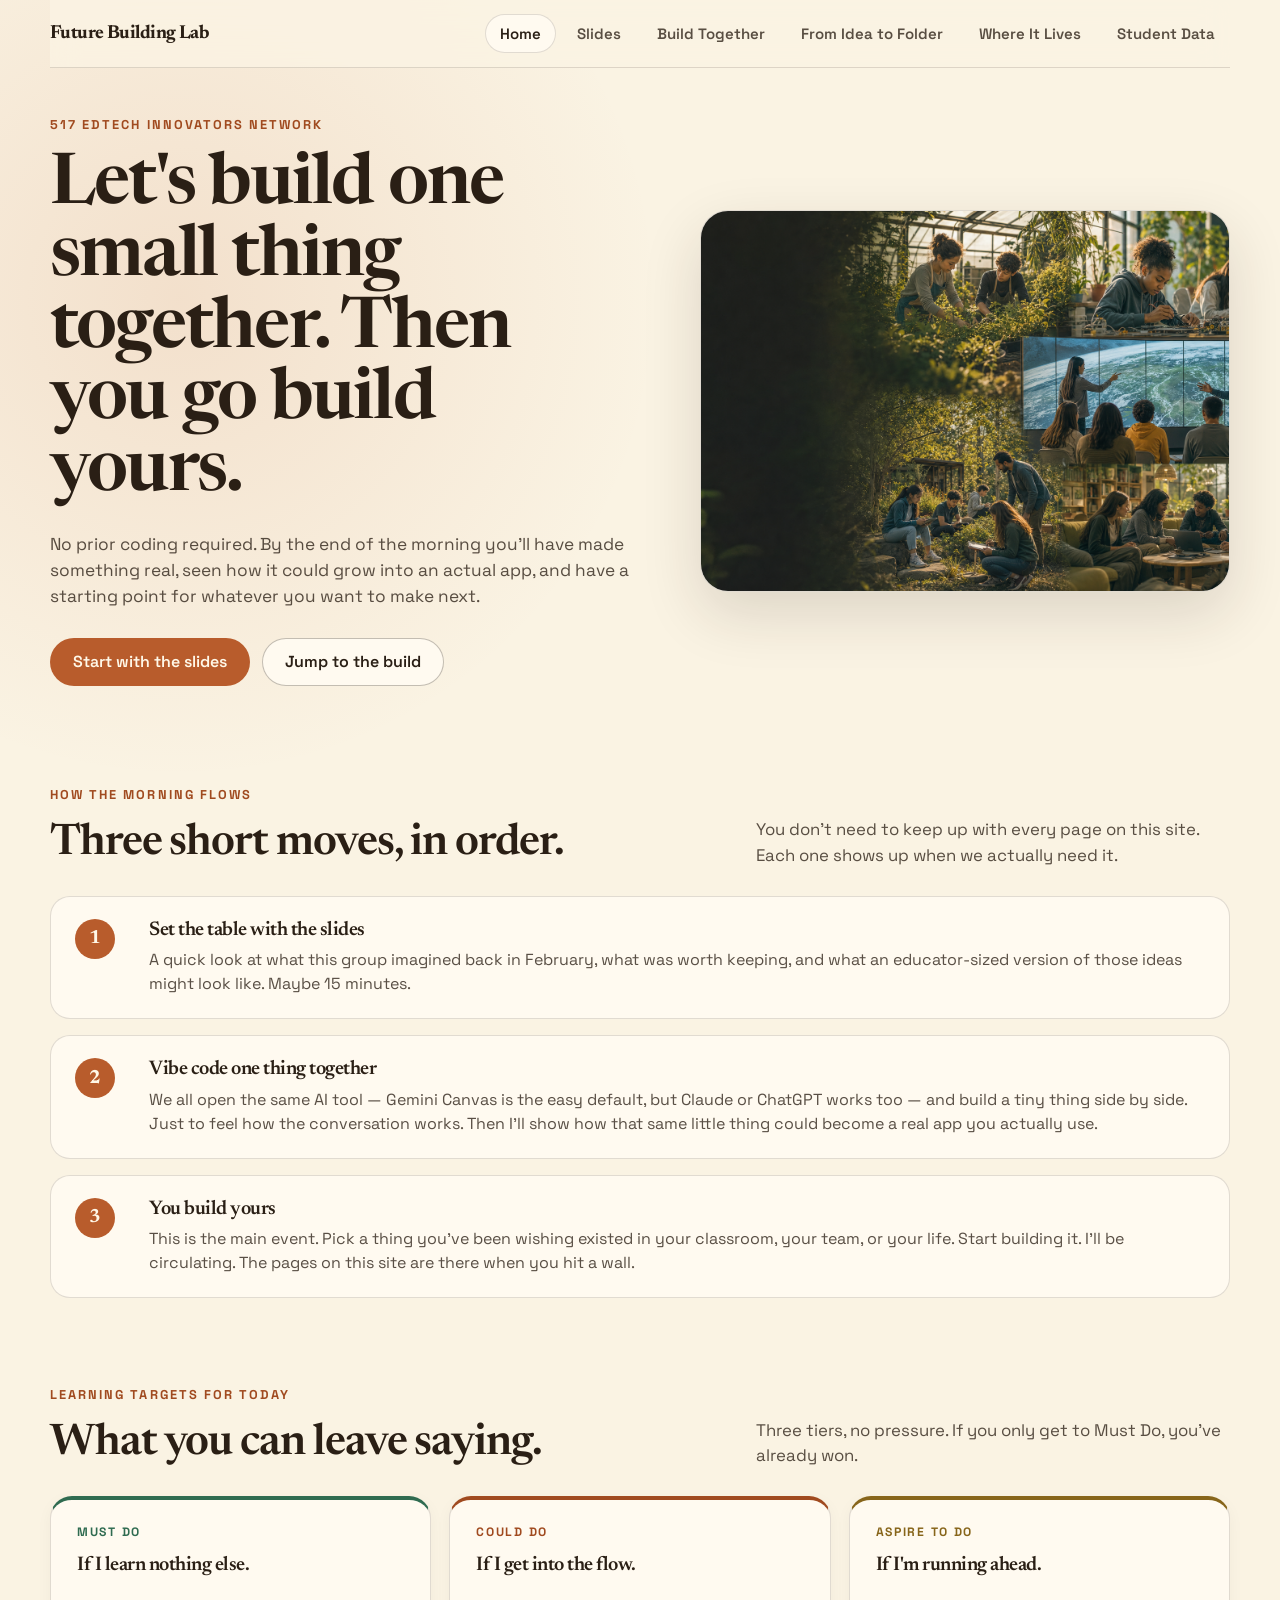
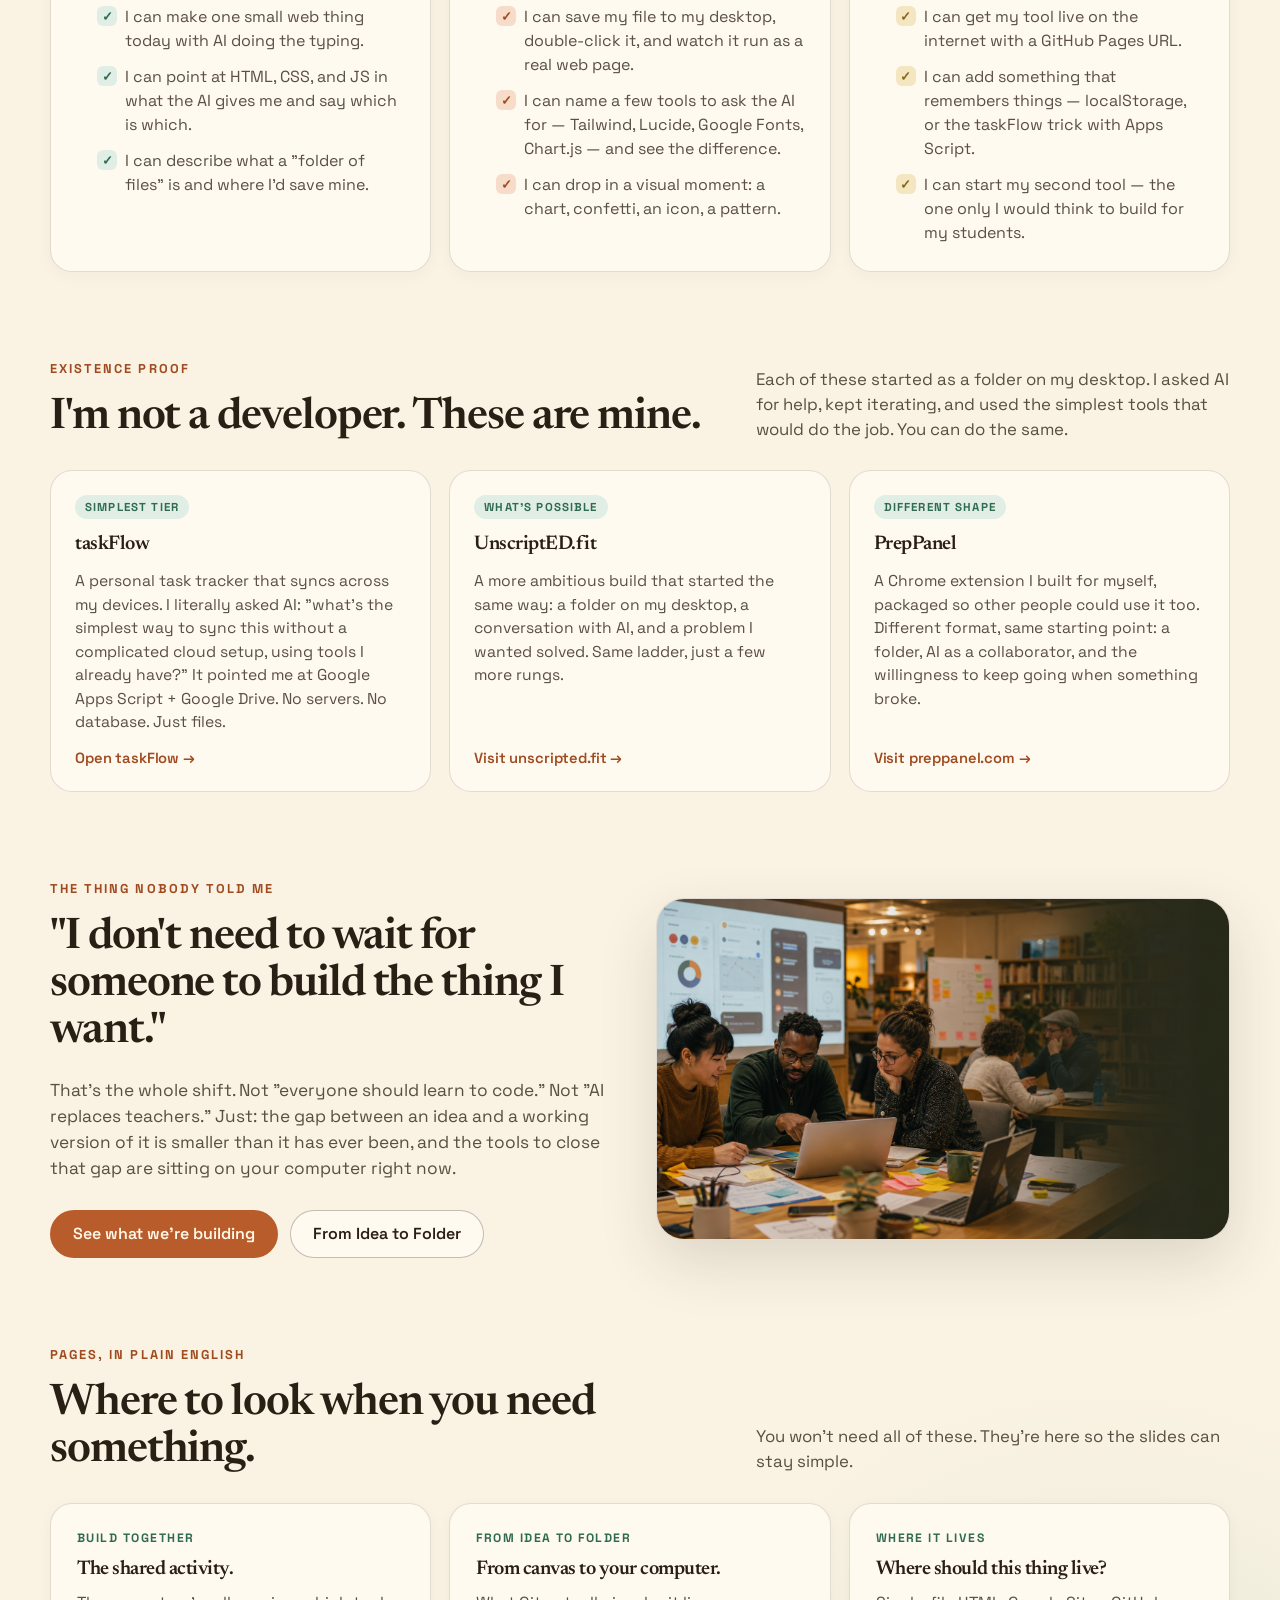
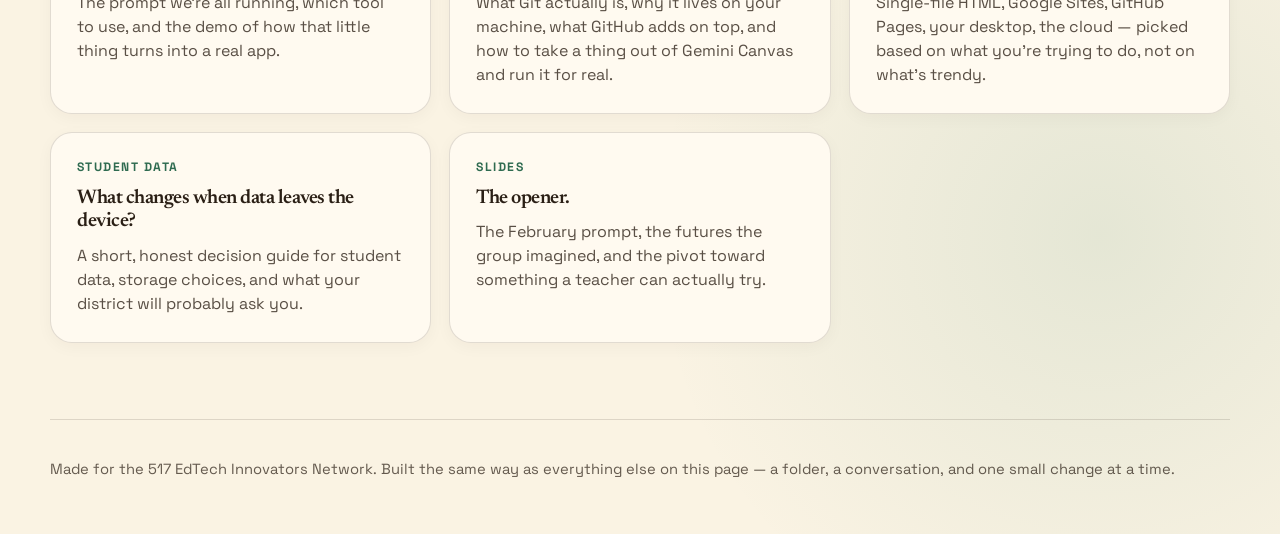
==== index.html @ 990f445c "Add tiered learning targets (Must / Could / Aspire to Do) - New section on home page after the morni" ====
<!DOCTYPE html>
<html lang="en">
<head>
  <meta charset="UTF-8" />
  <meta name="viewport" content="width=device-width, initial-scale=1.0" />
  <title>Future Building Lab</title>
  <link rel="preconnect" href="https://fonts.googleapis.com">
  <link rel="preconnect" href="https://fonts.gstatic.com" crossorigin>
  <link href="https://fonts.googleapis.com/css2?family=Space+Grotesk:wght@400;500;600;700&family=Newsreader:opsz,wght@6..72,400;6..72,500;6..72,600;6..72,700&display=swap" rel="stylesheet">
  <link rel="stylesheet" href="styles.css" />
</head>
<body>
  <div class="site-shell">
    <nav class="nav" aria-label="Main navigation">
      <a class="brand" href="index.html">Future Building Lab</a>
      <div class="nav-links">
        <a class="active" href="index.html">Home</a>
        <a href="presentation.html">Slides</a>
        <a href="build-lab.html">Build Together</a>
        <a href="playbook.html">From Idea to Folder</a>
        <a href="deployment.html">Where It Lives</a>
        <a href="privacy.html">Student Data</a>
      </div>
    </nav>

    <main>
      <section class="hero">
        <div class="hero-copy">
          <div class="eyebrow">517 EdTech Innovators Network</div>
          <h1>Let's build one small thing together. Then you go build yours.</h1>
          <p class="lede">No prior coding required. By the end of the morning you'll have made something real, seen how it could grow into an actual app, and have a starting point for whatever you want to make next.</p>
          <div class="actions">
            <a class="button primary" href="presentation.html">Start with the slides</a>
            <a class="button" href="build-lab.html">Jump to the build</a>
          </div>
        </div>
        <div class="image-card">
          <img src="assets/future-learning-hero.png" alt="A collage of future learning environments — greenhouses, maker spaces, and collaborative classrooms." />
        </div>
      </section>

      <section class="section">
        <div class="section-head">
          <div>
            <div class="eyebrow">How the morning flows</div>
            <h2>Three short moves, in order.</h2>
          </div>
          <p>You don't need to keep up with every page on this site. Each one shows up when we actually need it.</p>
        </div>
        <div class="step-list">
          <div class="step-item">
            <div class="num">1</div>
            <div>
              <h3>Set the table with the slides</h3>
              <p>A quick look at what this group imagined back in February, what was worth keeping, and what an educator-sized version of those ideas might look like. Maybe 15 minutes.</p>
            </div>
          </div>
          <div class="step-item">
            <div class="num">2</div>
            <div>
              <h3>Vibe code one thing together</h3>
              <p>We all open the same AI tool — Gemini Canvas is the easy default, but Claude or ChatGPT works too — and build a tiny thing side by side. Just to feel how the conversation works. Then I'll show how that same little thing could become a real app you actually use.</p>
            </div>
          </div>
          <div class="step-item">
            <div class="num">3</div>
            <div>
              <h3>You build yours</h3>
              <p>This is the main event. Pick a thing you've been wishing existed in your classroom, your team, or your life. Start building it. I'll be circulating. The pages on this site are there when you hit a wall.</p>
            </div>
          </div>
        </div>
      </section>

      <section class="section">
        <div class="section-head">
          <div>
            <div class="eyebrow">Learning targets for today</div>
            <h2>What you can leave saying.</h2>
          </div>
          <p>Three tiers, no pressure. If you only get to Must Do, you've already won.</p>
        </div>
        <div class="grid three">
          <article class="card learning-target target-must">
            <span class="target-tier">Must Do</span>
            <h3>If I learn nothing else.</h3>
            <ul class="target-list">
              <li>I can make one small web thing today with AI doing the typing.</li>
              <li>I can point at HTML, CSS, and JS in what the AI gives me and say which is which.</li>
              <li>I can describe what a "folder of files" is and where I'd save mine.</li>
            </ul>
          </article>
          <article class="card learning-target target-could">
            <span class="target-tier">Could Do</span>
            <h3>If I get into the flow.</h3>
            <ul class="target-list">
              <li>I can save my file to my desktop, double-click it, and watch it run as a real web page.</li>
              <li>I can name a few tools to ask the AI for — Tailwind, Lucide, Google Fonts, Chart.js — and see the difference.</li>
              <li>I can drop in a visual moment: a chart, confetti, an icon, a pattern.</li>
            </ul>
          </article>
          <article class="card learning-target target-aspire">
            <span class="target-tier">Aspire to Do</span>
            <h3>If I'm running ahead.</h3>
            <ul class="target-list">
              <li>I can get my tool live on the internet with a GitHub Pages URL.</li>
              <li>I can add something that remembers things — localStorage, or the taskFlow trick with Apps Script.</li>
              <li>I can start my second tool — the one only I would think to build for my students.</li>
            </ul>
          </article>
        </div>
      </section>

      <section class="section">
        <div class="section-head">
          <div>
            <div class="eyebrow">Existence proof</div>
            <h2>I'm not a developer. These are mine.</h2>
          </div>
          <p>Each of these started as a folder on my desktop. I asked AI for help, kept iterating, and used the simplest tools that would do the job. You can do the same.</p>
        </div>
        <div class="proof-grid">
          <a class="proof-card" href="https://turnstyle19320.github.io/taskFlow/" target="_blank" rel="noopener">
            <span class="proof-tag">Simplest tier</span>
            <h3>taskFlow</h3>
            <p>A personal task tracker that syncs across my devices. I literally asked AI: "what's the simplest way to sync this without a complicated cloud setup, using tools I already have?" It pointed me at Google Apps Script + Google Drive. No servers. No database. Just files.</p>
            <span class="proof-link">Open taskFlow →</span>
          </a>
          <a class="proof-card" href="https://unscripted.fit" target="_blank" rel="noopener">
            <span class="proof-tag">What's possible</span>
            <h3>UnscriptED.fit</h3>
            <p>A more ambitious build that started the same way: a folder on my desktop, a conversation with AI, and a problem I wanted solved. Same ladder, just a few more rungs.</p>
            <span class="proof-link">Visit unscripted.fit →</span>
          </a>
          <a class="proof-card" href="https://preppanel.com" target="_blank" rel="noopener">
            <span class="proof-tag">Different shape</span>
            <h3>PrepPanel</h3>
            <p>A Chrome extension I built for myself, packaged so other people could use it too. Different format, same starting point: a folder, AI as a collaborator, and the willingness to keep going when something broke.</p>
            <span class="proof-link">Visit preppanel.com →</span>
          </a>
        </div>
      </section>

      <section class="section">
        <div class="feature">
          <div>
            <div class="eyebrow">The thing nobody told me</div>
            <h2>"I don't need to wait for someone to build the thing I want."</h2>
            <p class="lede">That's the whole shift. Not "everyone should learn to code." Not "AI replaces teachers." Just: the gap between an idea and a working version of it is smaller than it has ever been, and the tools to close that gap are sitting on your computer right now.</p>
            <div class="actions">
              <a class="button primary" href="build-lab.html">See what we're building</a>
              <a class="button" href="playbook.html">From Idea to Folder</a>
            </div>
          </div>
          <div class="image-card">
            <img src="assets/build-lab-educators.png" alt="Educators working on laptops during a build lab." />
          </div>
        </div>
      </section>

      <section class="section">
        <div class="section-head">
          <div>
            <div class="eyebrow">Pages, in plain English</div>
            <h2>Where to look when you need something.</h2>
          </div>
          <p>You won't need all of these. They're here so the slides can stay simple.</p>
        </div>
        <div class="grid three">
          <a class="card" href="build-lab.html">
            <strong>Build Together</strong>
            <h3>The shared activity.</h3>
            <p>The prompt we're all running, which tool to use, and the demo of how that little thing turns into a real app.</p>
          </a>
          <a class="card" href="playbook.html">
            <strong>From Idea to Folder</strong>
            <h3>From canvas to your computer.</h3>
            <p>What Git actually is, why it lives on your machine, what GitHub adds on top, and how to take a thing out of Gemini Canvas and run it for real.</p>
          </a>
          <a class="card" href="deployment.html">
            <strong>Where It Lives</strong>
            <h3>Where should this thing live?</h3>
            <p>Single-file HTML, Google Sites, GitHub Pages, your desktop, the cloud — picked based on what you're trying to do, not on what's trendy.</p>
          </a>
          <a class="card" href="privacy.html">
            <strong>Student Data</strong>
            <h3>What changes when data leaves the device?</h3>
            <p>A short, honest decision guide for student data, storage choices, and what your district will probably ask you.</p>
          </a>
          <a class="card" href="presentation.html">
            <strong>Slides</strong>
            <h3>The opener.</h3>
            <p>The February prompt, the futures the group imagined, and the pivot toward something a teacher can actually try.</p>
          </a>
        </div>
      </section>
    </main>

    <footer class="footer">Made for the 517 EdTech Innovators Network. Built the same way as everything else on this page — a folder, a conversation, and one small change at a time.</footer>
  </div>
</body>
</html>
---- styles.css ----
:root {
  --paper: #faf3e3;
  --paper-2: #f3e8cf;
  --panel: #fffaf0;
  --panel-strong: #ffffff;
  --ink: #2a1f15;
  --muted: rgba(42, 31, 21, .78);
  --quiet: rgba(42, 31, 21, .72);
  --line: rgba(42, 31, 21, .14);
  --line-strong: rgba(42, 31, 21, .28);
  --sage: #4a8c6f;
  --sage-deep: #2f6b50;
  --sage-soft: #e0eee5;
  --gold: #c9933a;
  --gold-deep: #87651a;
  --gold-soft: #f5e6c2;
  --clay: #b85c2c;
  --clay-deep: #a04a1f;
  --clay-soft: #f6dcc9;
  --ink-on-clay: #fff8e8;
  --mark: #ffe27a;
}

* { box-sizing: border-box; }

html { scroll-behavior: smooth; }

body {
  margin: 0;
  min-height: 100vh;
  color: var(--ink);
  font-family: "Space Grotesk", sans-serif;
  background:
    radial-gradient(circle at 14% 8%, rgba(198, 107, 61, .14), transparent 30rem),
    radial-gradient(circle at 86% 92%, rgba(74, 140, 111, .12), transparent 28rem),
    var(--paper);
  overflow-x: hidden;
}

a { color: inherit; }

a:focus-visible,
button:focus-visible,
summary:focus-visible {
  outline: 3px solid var(--clay-deep);
  outline-offset: 4px;
}

.site-shell {
  width: min(1180px, calc(100vw - 40px));
  margin: 0 auto;
}

.nav {
  position: sticky;
  top: 0;
  z-index: 10;
  display: flex;
  align-items: center;
  justify-content: space-between;
  gap: 20px;
  min-height: 68px;
  background: rgba(250, 243, 227, .82);
  backdrop-filter: blur(14px);
  border-bottom: 1px solid var(--line);
}

.brand {
  color: var(--ink);
  text-decoration: none;
  font-family: "Newsreader", serif;
  font-weight: 700;
  font-size: 1.18rem;
  letter-spacing: -.03em;
}

.nav-links {
  display: flex;
  flex-wrap: wrap;
  justify-content: flex-end;
  gap: 6px;
}

.nav-links a {
  padding: 9px 14px;
  border: 1px solid transparent;
  border-radius: 999px;
  color: var(--muted);
  text-decoration: none;
  font-size: .94rem;
  font-weight: 600;
  transition: background .15s ease, color .15s ease, border-color .15s ease;
}

.nav-links a:hover {
  color: var(--ink);
  background: var(--panel);
}

.nav-links a.active {
  color: var(--ink);
  background: var(--panel);
  border-color: var(--line);
}

.hero {
  display: grid;
  grid-template-columns: minmax(0, 1.05fr) minmax(360px, .95fr);
  gap: clamp(32px, 5vw, 64px);
  align-items: center;
  padding: 48px 0 56px;
}

.hero-copy { position: relative; z-index: 2; }

.eyebrow {
  color: var(--clay-deep);
  text-transform: uppercase;
  letter-spacing: .16em;
  font-size: .8rem;
  font-weight: 700;
  margin-bottom: 18px;
}

h1, h2, h3, p { margin: 0; }

h1, h2, h3 {
  font-family: "Newsreader", serif;
  color: var(--ink);
  letter-spacing: -.025em;
}

h1 {
  font-size: clamp(2.6rem, 5.5vw, 4.6rem);
  line-height: 1.02;
  max-width: 760px;
  font-weight: 600;
}

h2 {
  font-size: clamp(1.9rem, 3.4vw, 2.85rem);
  line-height: 1.08;
  font-weight: 600;
}

h3 {
  font-size: clamp(1.15rem, 1.55vw, 1.45rem);
  line-height: 1.18;
  font-weight: 600;
}

.lede {
  max-width: 640px;
  margin: 22px 0 0;
  color: var(--muted);
  font-size: clamp(1.05rem, 1.35vw, 1.25rem);
  line-height: 1.5;
}

.actions {
  display: flex;
  flex-wrap: wrap;
  gap: 12px;
  margin-top: 28px;
}

.button {
  display: inline-flex;
  align-items: center;
  justify-content: center;
  min-height: 48px;
  padding: 0 22px;
  border-radius: 999px;
  text-decoration: none;
  font-weight: 600;
  font-size: 1rem;
  border: 1px solid var(--line-strong);
  background: var(--panel);
  color: var(--ink);
  transition: transform .15s ease, background .15s ease, box-shadow .15s ease;
}

.button:hover {
  transform: translateY(-1px);
  background: var(--panel-strong);
  box-shadow: 0 8px 22px rgba(42, 31, 21, .08);
}

.button.primary {
  background: var(--clay);
  color: var(--ink-on-clay);
  border-color: transparent;
}

.button.primary:hover {
  background: var(--clay-deep);
  box-shadow: 0 10px 26px rgba(184, 92, 44, .28);
}

.button.ghost {
  background: transparent;
  border-color: var(--line-strong);
}

.image-card {
  position: relative;
  min-height: 380px;
  overflow: hidden;
  border: 1px solid var(--line);
  border-radius: 28px;
  box-shadow: 0 22px 60px rgba(42, 31, 21, .14);
  background: var(--panel);
}

.image-card img {
  width: 100%;
  height: 100%;
  min-height: inherit;
  object-fit: cover;
  display: block;
}

.section { padding: 44px 0; }

.section-head {
  display: grid;
  grid-template-columns: minmax(0, 1fr) minmax(280px, .7fr);
  gap: 28px;
  align-items: end;
  margin-bottom: 28px;
}

.section-head p {
  color: var(--muted);
  font-size: 1.05rem;
  line-height: 1.5;
}

.grid { display: grid; gap: 18px; }
.grid.three { grid-template-columns: repeat(3, 1fr); }
.grid.two { grid-template-columns: repeat(2, 1fr); }

.card {
  border: 1px solid var(--line);
  border-radius: 22px;
  padding: 26px;
  background: var(--panel);
  box-shadow: 0 4px 16px rgba(42, 31, 21, .04);
  transition: transform .15s ease, box-shadow .15s ease;
  text-decoration: none;
  color: var(--ink);
  display: block;
}

a.card:hover {
  transform: translateY(-2px);
  box-shadow: 0 16px 36px rgba(42, 31, 21, .09);
}

.card strong {
  display: block;
  color: var(--sage-deep);
  text-transform: uppercase;
  letter-spacing: .12em;
  font-size: .76rem;
  margin-bottom: 12px;
  font-weight: 700;
}

.card h3 { margin-bottom: 10px; }

.card p,
.card li {
  color: var(--muted);
  font-size: 1rem;
  line-height: 1.5;
}

.card ul { margin: 14px 0 0; padding-left: 20px; }

.step-list {
  display: grid;
  gap: 16px;
}

.step-item {
  display: grid;
  grid-template-columns: 56px 1fr;
  gap: 18px;
  align-items: start;
  padding: 22px 24px;
  border: 1px solid var(--line);
  border-radius: 20px;
  background: var(--panel);
}

.step-item .num {
  display: grid;
  place-items: center;
  width: 40px;
  height: 40px;
  border-radius: 50%;
  background: var(--clay);
  color: var(--ink-on-clay);
  font-family: "Newsreader", serif;
  font-weight: 700;
  font-size: 1.2rem;
}

.step-item h3 { margin-bottom: 6px; }

.step-item p {
  color: var(--muted);
  font-size: 1rem;
  line-height: 1.5;
}

.proof-grid {
  display: grid;
  grid-template-columns: repeat(3, 1fr);
  gap: 18px;
}

.proof-card {
  display: flex;
  flex-direction: column;
  gap: 14px;
  padding: 24px;
  border-radius: 22px;
  border: 1px solid var(--line);
  background: var(--panel);
  text-decoration: none;
  color: var(--ink);
  transition: transform .15s ease, box-shadow .15s ease;
}

.proof-card:hover {
  transform: translateY(-2px);
  box-shadow: 0 16px 36px rgba(42, 31, 21, .09);
}

.proof-tag {
  align-self: flex-start;
  padding: 5px 10px;
  border-radius: 999px;
  background: var(--sage-soft);
  color: var(--sage-deep);
  font-size: .72rem;
  font-weight: 700;
  letter-spacing: .1em;
  text-transform: uppercase;
}

.proof-card h3 { line-height: 1.15; }

.proof-card p {
  color: var(--muted);
  font-size: .98rem;
  line-height: 1.5;
}

.proof-link {
  margin-top: auto;
  color: var(--clay-deep);
  font-weight: 600;
  font-size: .92rem;
  letter-spacing: -.01em;
}

details.guide {
  border: 1px solid var(--line);
  border-radius: 22px;
  background: var(--panel);
  overflow: hidden;
}

details.guide + details.guide { margin-top: 12px; }

details.guide summary {
  cursor: pointer;
  padding: 18px 22px;
  font-family: "Newsreader", serif;
  font-size: 1.2rem;
  font-weight: 600;
  list-style: none;
  color: var(--ink);
}

details.guide summary::-webkit-details-marker { display: none; }

details.guide summary::after {
  content: "+";
  float: right;
  color: var(--clay-deep);
  font-family: "Space Grotesk", sans-serif;
  font-weight: 700;
}

details.guide[open] summary::after { content: "−"; }

.guide-body {
  padding: 0 22px 22px;
  color: var(--muted);
}

.guide-body p,
.guide-body li {
  font-size: 1rem;
  line-height: 1.55;
}

.guide-body p + p { margin-top: 12px; }

.guide-body ul { margin: 12px 0 0; padding-left: 21px; }

.callout {
  border-left: 4px solid var(--clay-deep);
  border-radius: 0 18px 18px 0;
  padding: 20px 24px;
  background: var(--clay-soft);
  color: var(--ink);
  font-size: 1.05rem;
  line-height: 1.55;
}

.callout strong { color: var(--ink); }
.callout p + p { margin-top: 10px; }

.callout.sage {
  border-left-color: var(--sage-deep);
  background: var(--sage-soft);
}

.callout.gold {
  border-left-color: var(--gold-deep);
  background: var(--gold-soft);
}

.source-list a {
  color: var(--clay-deep);
  font-weight: 600;
  text-decoration-thickness: 2px;
  text-underline-offset: 3px;
}

.manual-grid {
  display: grid;
  grid-template-columns: minmax(280px, .85fr) minmax(0, 1.15fr);
  gap: 18px;
  align-items: start;
}

.example-frame {
  overflow: hidden;
  border: 1px solid var(--line);
  border-radius: 22px;
  background: var(--panel);
  color: var(--ink);
  box-shadow: 0 14px 40px rgba(42, 31, 21, .08);
}

.example-top {
  height: 36px;
  display: flex;
  align-items: center;
  gap: 8px;
  padding: 0 14px;
  background: var(--paper-2);
}

.example-dot { width: 11px; height: 11px; border-radius: 50%; background: #e85c4a; }
.example-dot:nth-child(2) { background: #f4c95d; }
.example-dot:nth-child(3) { background: #71d3a6; }

.example-body { padding: 20px; }

.path-map { display: grid; gap: 14px; }

.path-row {
  display: grid;
  grid-template-columns: 170px 1fr;
  gap: 16px;
  align-items: center;
  padding: 18px;
  border: 1px solid var(--line);
  border-radius: 18px;
  background: var(--panel);
}

.path-row strong { color: var(--gold-deep); font-weight: 700; }
.path-row p { color: var(--muted); line-height: 1.5; }

.browser-url {
  min-height: 30px;
  border-radius: 999px;
  background: var(--paper);
  color: var(--quiet);
  display: flex;
  align-items: center;
  padding: 0 12px;
  font-size: .85rem;
  font-weight: 600;
  border: 1px solid var(--line);
}

.folder-tree {
  font-family: ui-monospace, SFMono-Regular, Consolas, monospace;
  line-height: 1.65;
  color: var(--ink);
  background: var(--paper);
  border: 1px solid var(--line);
  border-radius: 16px;
  padding: 18px;
  font-size: .92rem;
}

.feature {
  display: grid;
  grid-template-columns: minmax(0, 1fr) minmax(0, 1fr);
  gap: 32px;
  align-items: center;
}

.feature .image-card { min-height: 340px; }

.paper {
  background: var(--panel);
  border: 1px solid var(--line);
  border-radius: 24px;
  padding: clamp(24px, 3vw, 36px);
  box-shadow: 0 12px 36px rgba(42, 31, 21, .07);
}

.paper p, .paper li { color: var(--muted); }

.quote {
  border-left: 4px solid var(--gold-deep);
  padding: 18px 0 18px 22px;
  color: var(--ink);
  font-family: "Newsreader", serif;
  font-size: clamp(1.15rem, 1.55vw, 1.4rem);
  line-height: 1.32;
  font-style: italic;
}

.footer {
  padding: 40px 0 56px;
  color: var(--quiet);
  font-size: .92rem;
  border-top: 1px solid var(--line);
  margin-top: 32px;
}

code {
  padding: .12em .38em;
  border-radius: .35em;
  background: var(--paper-2);
  color: var(--ink);
  font-size: .92em;
}

pre {
  overflow-x: auto;
  padding: 22px;
  border: 1px solid var(--line);
  border-radius: 18px;
  background: var(--paper-2);
  color: var(--ink);
  line-height: 1.5;
  font-size: .92rem;
}

mark {
  background: var(--mark);
  color: var(--ink);
  padding: 0 4px;
  border-radius: 3px;
}

@media (max-width: 900px) {
  .nav {
    position: relative;
    align-items: flex-start;
    flex-direction: column;
    padding: 16px 0;
  }
  .nav-links { justify-content: flex-start; }
  .hero,
  .section-head,
  .feature,
  .grid.three,
  .grid.two,
  .proof-grid,
  .manual-grid,
  .path-row {
    grid-template-columns: 1fr;
  }
  .hero { padding: 28px 0 32px; }
  .image-card { min-height: 280px; }
  .step-item { grid-template-columns: 44px 1fr; }
}

/* In-page table of contents */
.toc {
  display: flex;
  flex-wrap: wrap;
  align-items: center;
  gap: 8px;
  padding: 14px 18px;
  border: 1px solid var(--line);
  border-radius: 16px;
  background: var(--panel);
  margin: 0 0 32px;
}

.toc-label {
  font-size: .76rem;
  font-weight: 700;
  text-transform: uppercase;
  letter-spacing: .14em;
  color: var(--quiet);
  margin-right: 8px;
}

.toc a {
  padding: 7px 14px;
  border-radius: 999px;
  font-size: .9rem;
  font-weight: 600;
  text-decoration: none;
  color: var(--ink);
  background: var(--paper-2);
  border: 1px solid transparent;
  transition: background .15s ease, border-color .15s ease, color .15s ease;
}

.toc a:hover {
  background: var(--clay-soft);
  border-color: var(--clay);
  color: var(--clay-deep);
}

/* Step flow / ladder diagrams */
.flow {
  display: grid;
  gap: 14px;
  padding: 18px;
  border: 1px solid var(--line);
  border-radius: 22px;
  background: var(--panel);
}

.flow.diagram-3 { grid-template-columns: repeat(3, 1fr); }
.flow.steps-4 { grid-template-columns: repeat(4, 1fr); }
.flow.ladder { grid-template-columns: repeat(5, 1fr); }

.flow-step {
  padding: 18px;
  border-radius: 16px;
  background: var(--paper);
  border: 1px solid var(--line);
}

.flow-step .num,
.flow-step .icon {
  display: inline-grid;
  place-items: center;
  width: 32px;
  height: 32px;
  border-radius: 10px;
  background: var(--clay);
  color: var(--ink-on-clay);
  font-family: "Newsreader", serif;
  font-weight: 700;
  font-size: 1rem;
  margin-bottom: 12px;
}

.flow-step .icon { background: var(--clay-soft); color: var(--clay-deep); }

.flow-step h4 {
  font-family: "Newsreader", serif;
  font-size: 1.05rem;
  font-weight: 600;
  margin: 0 0 6px;
  color: var(--ink);
}

.flow-step p {
  margin: 0;
  color: var(--muted);
  font-size: .92rem;
  line-height: 1.45;
}

@media (max-width: 900px) {
  .flow.diagram-3,
  .flow.steps-4,
  .flow.ladder { grid-template-columns: 1fr; }
}

/* Dramatic before/after grid */
.before-after {
  display: grid;
  grid-template-columns: 1fr 1fr;
  gap: 20px;
}

.frame-label {
  display: block;
  font-size: .74rem;
  font-weight: 700;
  text-transform: uppercase;
  letter-spacing: .14em;
  color: var(--quiet);
  margin-bottom: 8px;
}

.frame-label.after { color: var(--clay-deep); }

@media (max-width: 760px) {
  .before-after { grid-template-columns: 1fr; }
}

/* Polished form demo body */
.polished-form {
  display: grid;
  gap: 12px;
}

.polished-form h3 {
  font-family: "Newsreader", serif;
  font-size: 1.3rem;
  font-weight: 600;
  margin: 0;
  color: var(--ink);
}

.polished-form p {
  margin: 0;
  color: var(--muted);
  font-size: .95rem;
}

.polished-form textarea {
  width: 100%;
  min-height: 70px;
  resize: vertical;
  border: 1px solid var(--line-strong);
  border-radius: 12px;
  padding: 12px;
  background: var(--paper);
  color: var(--ink);
  font-family: "Space Grotesk", sans-serif;
  font-size: .95rem;
  box-shadow: inset 0 1px 3px rgba(42, 31, 21, .06);
}

.polished-form textarea::placeholder { color: var(--quiet); }

.polished-form .pill-btn {
  align-self: flex-start;
  padding: 10px 18px;
  border-radius: 999px;
  background: var(--clay);
  color: var(--ink-on-clay);
  border: 1px solid transparent;
  font-family: "Space Grotesk", sans-serif;
  font-weight: 600;
  font-size: .92rem;
  cursor: pointer;
  transition: background .15s ease, transform .15s ease;
}

.polished-form .pill-btn:hover {
  background: var(--clay-deep);
  transform: translateY(-1px);
}

/* Raw "before" demo — intentionally undesigned */
.raw-frame .raw-body {
  padding: 18px;
  background: #ffffff;
  color: #000;
  min-height: 220px;
}

.raw-frame .raw-body h3 {
  font-family: "Times New Roman", Times, serif;
  font-size: 1.4rem;
  font-weight: bold;
  color: #000;
  margin: 0 0 6px;
}

.raw-frame .raw-body p {
  font-family: "Times New Roman", Times, serif;
  font-size: 14px;
  color: #000;
  margin: 0 0 10px;
}

.raw-frame .raw-body textarea {
  display: block;
  width: 100%;
  min-height: 60px;
  border: 1px solid #888;
  border-radius: 0;
  padding: 4px;
  font-family: Arial, sans-serif;
  font-size: 13px;
  background: #fff;
  color: #000;
  box-shadow: none;
  resize: vertical;
}

.raw-frame .raw-body button {
  margin-top: 8px;
  padding: 4px 12px;
  border: 1px solid #888;
  background: #e0e0e0;
  border-radius: 0;
  font-family: Arial, sans-serif;
  font-size: 13px;
  color: #000;
  cursor: pointer;
}

/* Live JS demo block */
.js-demo {
  margin-top: 10px;
}

.js-demo .demo-btn {
  padding: 10px 20px;
  border-radius: 999px;
  background: var(--clay);
  color: var(--ink-on-clay);
  border: 1px solid transparent;
  font-family: "Space Grotesk", sans-serif;
  font-weight: 600;
  font-size: .95rem;
  cursor: pointer;
  transition: background .15s ease, transform .15s ease;
}

.js-demo .demo-btn:hover {
  background: var(--clay-deep);
  transform: translateY(-1px);
}

.js-demo .demo-msg {
  max-height: 0;
  overflow: hidden;
  transition: max-height .25s ease, margin-top .25s ease, padding .25s ease;
  margin-top: 0;
  padding: 0 16px;
  border-radius: 12px;
  background: var(--sage-soft);
  color: var(--ink);
  font-size: .98rem;
  line-height: 1.5;
}

.js-demo .demo-msg.visible {
  max-height: 200px;
  margin-top: 14px;
  padding: 14px 16px;
}

/* WCAG / accessibility checklist */
.check-list {
  display: grid;
  gap: 10px;
  list-style: none;
  padding: 0;
  margin: 0;
}

.check-item {
  display: grid;
  grid-template-columns: 30px 1fr;
  gap: 14px;
  align-items: start;
  padding: 16px 18px;
  border: 1px solid var(--line);
  border-radius: 16px;
  background: var(--panel);
}

.check-item::before {
  content: "✓";
  display: grid;
  place-items: center;
  width: 26px;
  height: 26px;
  border-radius: 8px;
  background: var(--sage-soft);
  color: var(--sage-deep);
  font-weight: 800;
  font-size: .95rem;
  line-height: 1;
}

.check-item strong {
  display: block;
  color: var(--ink);
  font-weight: 700;
  margin-bottom: 4px;
  font-size: 1rem;
}

.check-item p {
  margin: 0;
  color: var(--muted);
  font-size: .95rem;
  line-height: 1.5;
}

/* Tool reference grid */
.tool-grid {
  display: grid;
  grid-template-columns: repeat(3, 1fr);
  gap: 14px;
}

.tool-item {
  padding: 18px 20px;
  border: 1px solid var(--line);
  border-radius: 16px;
  background: var(--panel);
  display: flex;
  flex-direction: column;
}

.tool-item p {
  margin: 0 0 8px;
  color: var(--muted);
  font-size: .93rem;
  line-height: 1.5;
}

.tool-item p:last-child { margin-bottom: 0; }

.tool-head {
  display: flex;
  align-items: center;
  gap: 10px;
  margin-bottom: 10px;
}

.tool-head strong {
  display: inline;
  font-family: "Space Grotesk", sans-serif;
  font-size: 1rem;
  color: var(--ink);
  margin: 0;
  font-weight: 700;
}

.tool-icon {
  display: grid;
  place-items: center;
  width: 34px;
  height: 34px;
  border-radius: 9px;
  background: var(--paper-2);
  color: var(--clay-deep);
  flex-shrink: 0;
}

.tool-icon svg {
  width: 18px;
  height: 18px;
  stroke-width: 2;
}

.tool-prompt {
  margin-top: auto !important;
  padding: 10px 12px;
  background: var(--clay-soft);
  border-radius: 10px;
  font-size: .88rem !important;
  line-height: 1.5;
  color: var(--ink) !important;
}

.tool-prompt strong { color: var(--clay-deep); }

.toolkit-group {
  font-family: "Newsreader", serif;
  font-size: 1.15rem;
  font-weight: 600;
  color: var(--ink);
  margin: 28px 0 14px;
  padding-bottom: 8px;
  border-bottom: 1px solid var(--line);
}

.toolkit-group:first-of-type { margin-top: 4px; }

/* Tool demo — small visual examples inside the styling toolkit cards */
.tool-demo {
  margin: 4px 0 12px;
  border: 1px solid var(--line);
  border-radius: 10px;
  overflow: hidden;
}

.demo-code {
  padding: 8px 12px;
  background: var(--paper-2);
  font-family: ui-monospace, SFMono-Regular, Consolas, monospace;
  font-size: .74rem;
  color: var(--ink);
  border-bottom: 1px solid var(--line);
  overflow-x: auto;
  white-space: nowrap;
}

.demo-render {
  padding: 16px;
  background: var(--panel);
  display: flex;
  align-items: center;
  justify-content: center;
  min-height: 56px;
  gap: 12px;
}

.tw-pill-demo {
  display: inline-block;
  padding: 8px 16px;
  border-radius: 999px;
  background: #ea580c;
  color: #ffffff;
  font-family: "Space Grotesk", sans-serif;
  font-weight: 700;
  font-size: .9rem;
  letter-spacing: -.01em;
}

.lucide-row {
  display: flex;
  flex-wrap: wrap;
  gap: 16px;
  align-items: center;
  justify-content: center;
  color: var(--clay-deep);
}

.lucide-row svg {
  width: 22px;
  height: 22px;
  stroke-width: 2;
}

.font-samples {
  flex-wrap: wrap;
  gap: 18px;
}

.font-sample {
  display: flex;
  flex-direction: column;
  align-items: center;
  gap: 4px;
  min-width: 0;
}

.font-sample .word {
  color: var(--ink);
  line-height: 1;
  white-space: nowrap;
}

.font-sample small {
  font-size: .66rem;
  font-weight: 600;
  color: var(--quiet);
  text-transform: uppercase;
  letter-spacing: .1em;
}

/* Reusable "Try it" button for interactive demos */
.try-btn {
  padding: 9px 18px;
  border-radius: 999px;
  background: var(--clay);
  color: var(--ink-on-clay);
  border: 1px solid transparent;
  font-family: "Space Grotesk", sans-serif;
  font-weight: 600;
  font-size: .9rem;
  cursor: pointer;
  transition: background .15s ease, transform .15s ease;
}

.try-btn:hover {
  background: var(--clay-deep);
  transform: translateY(-1px);
}

/* Animate.css preview — bouncing dot */
@keyframes demo-bounce {
  0%, 100% { transform: translateY(0); }
  50% { transform: translateY(-12px); }
}

.animate-bounce-demo {
  width: 36px;
  height: 36px;
  background: var(--clay);
  border-radius: 50%;
  animation: demo-bounce 1.5s ease-in-out infinite;
  box-shadow: 0 4px 10px rgba(184, 92, 44, .3);
}

/* Hero Patterns preview — polka dot */
.pattern-demo {
  width: 100%;
  height: 70px;
  background-color: var(--paper-2);
  background-image: radial-gradient(circle, var(--clay-deep) 1.5px, transparent 1.8px);
  background-size: 16px 16px;
  border-radius: 6px;
}

/* Canvas-game mockup (static visual demo) */
.canvas-mockup {
  position: relative;
  height: 140px;
  background: #1a1d2e;
  overflow: hidden;
}

.cv-square {
  position: absolute;
  display: block;
  width: 18px;
  height: 18px;
  border-radius: 3px;
}

.cv-red {
  background: #e85c4a;
  top: 48px;
  left: 62px;
  box-shadow: 0 0 10px rgba(232, 92, 74, .55);
}

.cv-blue {
  background: #6ba8d4;
  top: 86px;
  right: 70px;
  box-shadow: 0 0 10px rgba(107, 168, 212, .55);
}

.cv-score {
  position: absolute;
  top: 12px;
  right: 14px;
  color: rgba(255, 255, 255, .85);
  font-family: ui-monospace, SFMono-Regular, Consolas, monospace;
  font-size: .82rem;
  font-weight: 600;
  letter-spacing: .02em;
}

@media (max-width: 1000px) {
  .tool-grid { grid-template-columns: repeat(2, 1fr); }
}

@media (max-width: 700px) {
  .tool-grid { grid-template-columns: 1fr; }
}

/* "Stuck? Try one of these" footer block */
.stuck {
  margin: 40px 0 0;
  padding: 26px 28px;
  border: 1px dashed var(--line-strong);
  border-radius: 22px;
  background: var(--paper-2);
}

.stuck-label {
  display: block;
  font-size: .76rem;
  font-weight: 700;
  text-transform: uppercase;
  letter-spacing: .14em;
  color: var(--clay-deep);
  margin-bottom: 14px;
}

.stuck h3 {
  font-family: "Newsreader", serif;
  font-size: 1.5rem;
  margin: 0 0 16px;
  font-weight: 600;
}

.stuck-grid {
  display: grid;
  grid-template-columns: 1fr 1fr;
  gap: 14px;
}

.stuck-grid a {
  display: block;
  padding: 18px 20px;
  border-radius: 16px;
  background: var(--panel);
  border: 1px solid var(--line);
  color: var(--ink);
  text-decoration: none;
  transition: transform .15s ease, box-shadow .15s ease, border-color .15s ease;
}

.stuck-grid a:hover {
  transform: translateY(-2px);
  box-shadow: 0 12px 26px rgba(42, 31, 21, .08);
  border-color: var(--clay);
}

.stuck-grid a strong {
  display: block;
  font-family: "Newsreader", serif;
  font-size: 1.1rem;
  font-weight: 600;
  margin-bottom: 6px;
  color: var(--ink);
}

.stuck-grid a span {
  color: var(--clay-deep);
  font-size: .9rem;
  font-weight: 600;
}

@media (max-width: 760px) {
  .stuck-grid { grid-template-columns: 1fr; }
}

/* Learning targets — tiered "I can" statements */
.learning-target {
  padding-top: 24px;
  display: flex;
  flex-direction: column;
  gap: 14px;
  border-top: 4px solid var(--clay-deep);
}

.learning-target.target-must { border-top-color: var(--sage-deep); }
.learning-target.target-could { border-top-color: var(--clay-deep); }
.learning-target.target-aspire { border-top-color: var(--gold-deep); }

.target-tier {
  display: block;
  font-size: .76rem;
  font-weight: 700;
  letter-spacing: .14em;
  text-transform: uppercase;
  margin-bottom: 0;
}

.target-must .target-tier { color: var(--sage-deep); }
.target-could .target-tier { color: var(--clay-deep); }
.target-aspire .target-tier { color: var(--gold-deep); }

.learning-target h3 {
  margin: 0;
}

.target-list {
  list-style: none;
  padding: 0;
  margin: 6px 0 0;
  display: flex;
  flex-direction: column;
  gap: 12px;
}

.target-list li {
  position: relative;
  padding-left: 28px;
  color: var(--muted);
  font-size: 1rem;
  line-height: 1.5;
}

.target-list li::before {
  content: "✓";
  position: absolute;
  left: 0;
  top: 1px;
  width: 20px;
  height: 20px;
  display: grid;
  place-items: center;
  border-radius: 6px;
  font-size: .82rem;
  font-weight: 800;
  line-height: 1;
}

.target-must .target-list li::before { background: var(--sage-soft); color: var(--sage-deep); }
.target-could .target-list li::before { background: var(--clay-soft); color: var(--clay-deep); }
.target-aspire .target-list li::before { background: var(--gold-soft); color: var(--gold-deep); }

/* Inline tag pill */
.tag-pill {
  display: inline-block;
  padding: 4px 10px;
  border-radius: 999px;
  background: var(--paper-2);
  color: var(--ink);
  font-size: .78rem;
  font-weight: 600;
  letter-spacing: .02em;
}

.tag-pill.clay { background: var(--clay-soft); color: var(--clay-deep); }
.tag-pill.sage { background: var(--sage-soft); color: var(--sage-deep); }
.tag-pill.gold { background: var(--gold-soft); color: var(--gold-deep); }

/* Fork-in-the-road decision graphic */
.fork {
  display: grid;
  gap: 0;
  margin-bottom: 4px;
}

.fork-question {
  max-width: 540px;
  margin: 0 auto;
  text-align: center;
  padding: 20px 26px;
  border: 1px solid var(--line-strong);
  border-radius: 20px;
  background: var(--panel);
  box-shadow: 0 10px 24px rgba(42, 31, 21, .07);
  position: relative;
  z-index: 2;
}

.fork-question .tag-pill { margin-bottom: 12px; }

.fork-question h3 {
  font-family: "Newsreader", serif;
  font-weight: 600;
  font-size: 1.25rem;
  margin: 0 0 6px;
  color: var(--ink);
}

.fork-question p {
  margin: 0;
  color: var(--muted);
  font-size: .95rem;
}

.fork-lines {
  display: block;
  width: 100%;
  height: 72px;
  margin: -2px 0;
}

.fork-signposts {
  display: grid;
  grid-template-columns: 1fr 1fr;
  gap: 18px;
  margin-bottom: 14px;
}

.fork-signpost {
  text-align: center;
  font-size: .76rem;
  font-weight: 700;
  letter-spacing: .14em;
  text-transform: uppercase;
}

.fork-signpost.sage { color: var(--sage-deep); }
.fork-signpost.clay { color: var(--clay-deep); }

/* Color-coded path card variants */
.card.path-a {
  border-top: 4px solid var(--sage-deep);
}
.card.path-a > strong:first-child {
  color: var(--sage-deep);
}

.card.path-b {
  border-top: 4px solid var(--clay-deep);
}
.card.path-b > strong:first-child {
  color: var(--clay-deep);
}

@media (max-width: 760px) {
  .fork-lines { display: none; }
  .fork-signposts { grid-template-columns: 1fr; gap: 4px; margin-bottom: 8px; }
  .fork-question { margin-bottom: 14px; }
}

/* Desktop / Finder-style icon view */
.desktop-view {
  padding: 30px 22px;
  background: var(--paper);
  display: flex;
  flex-wrap: wrap;
  align-items: flex-start;
  justify-content: center;
  gap: 22px 28px;
  min-height: 170px;
}

.file-tile {
  display: flex;
  flex-direction: column;
  align-items: center;
  gap: 10px;
  width: 88px;
}

.file-tile svg {
  width: 56px;
  height: 70px;
  filter: drop-shadow(0 3px 5px rgba(42, 31, 21, .14));
}

.file-tile .filename {
  font-family: ui-monospace, SFMono-Regular, Consolas, monospace;
  font-size: .78rem;
  color: var(--ink);
  text-align: center;
  word-break: break-word;
  line-height: 1.3;
}

.visual-label {
  margin: 18px 0 8px;
  font-size: .74rem;
  color: var(--quiet);
  font-weight: 700;
  text-transform: uppercase;
  letter-spacing: .14em;
}
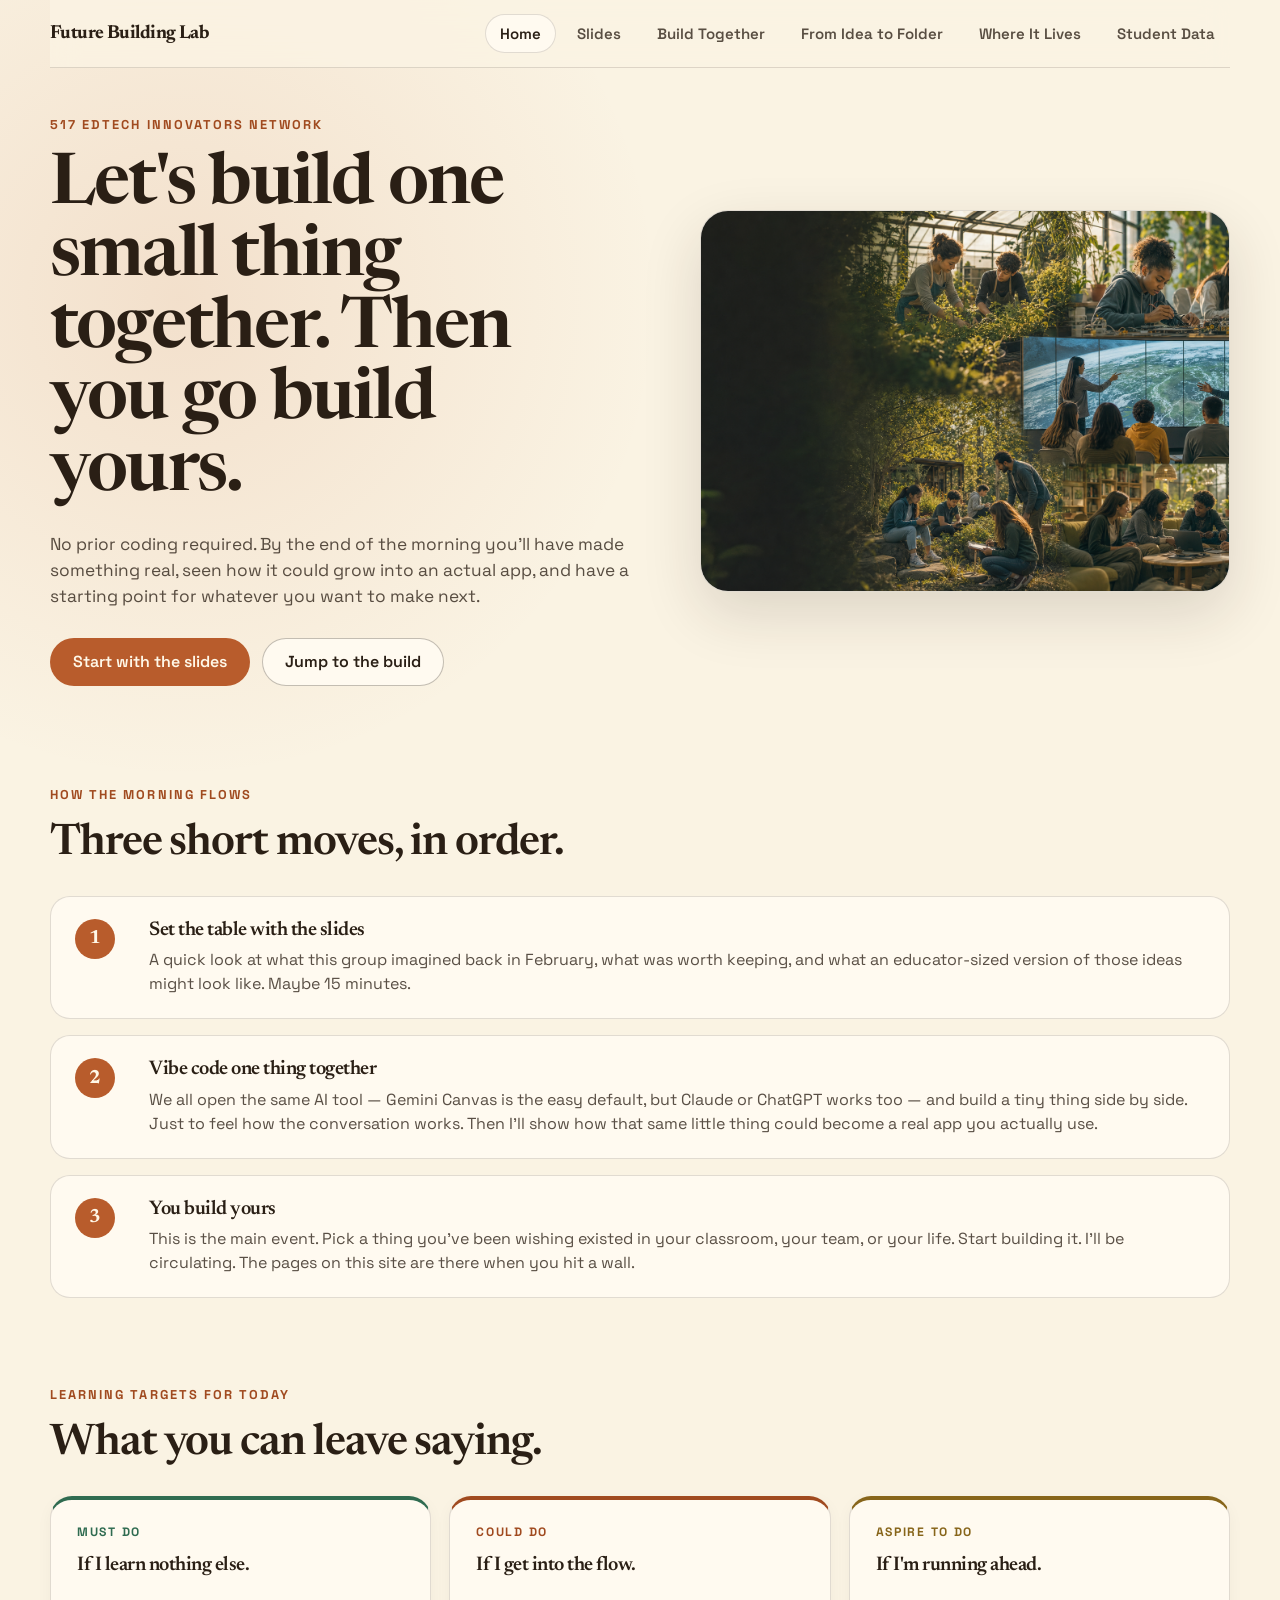
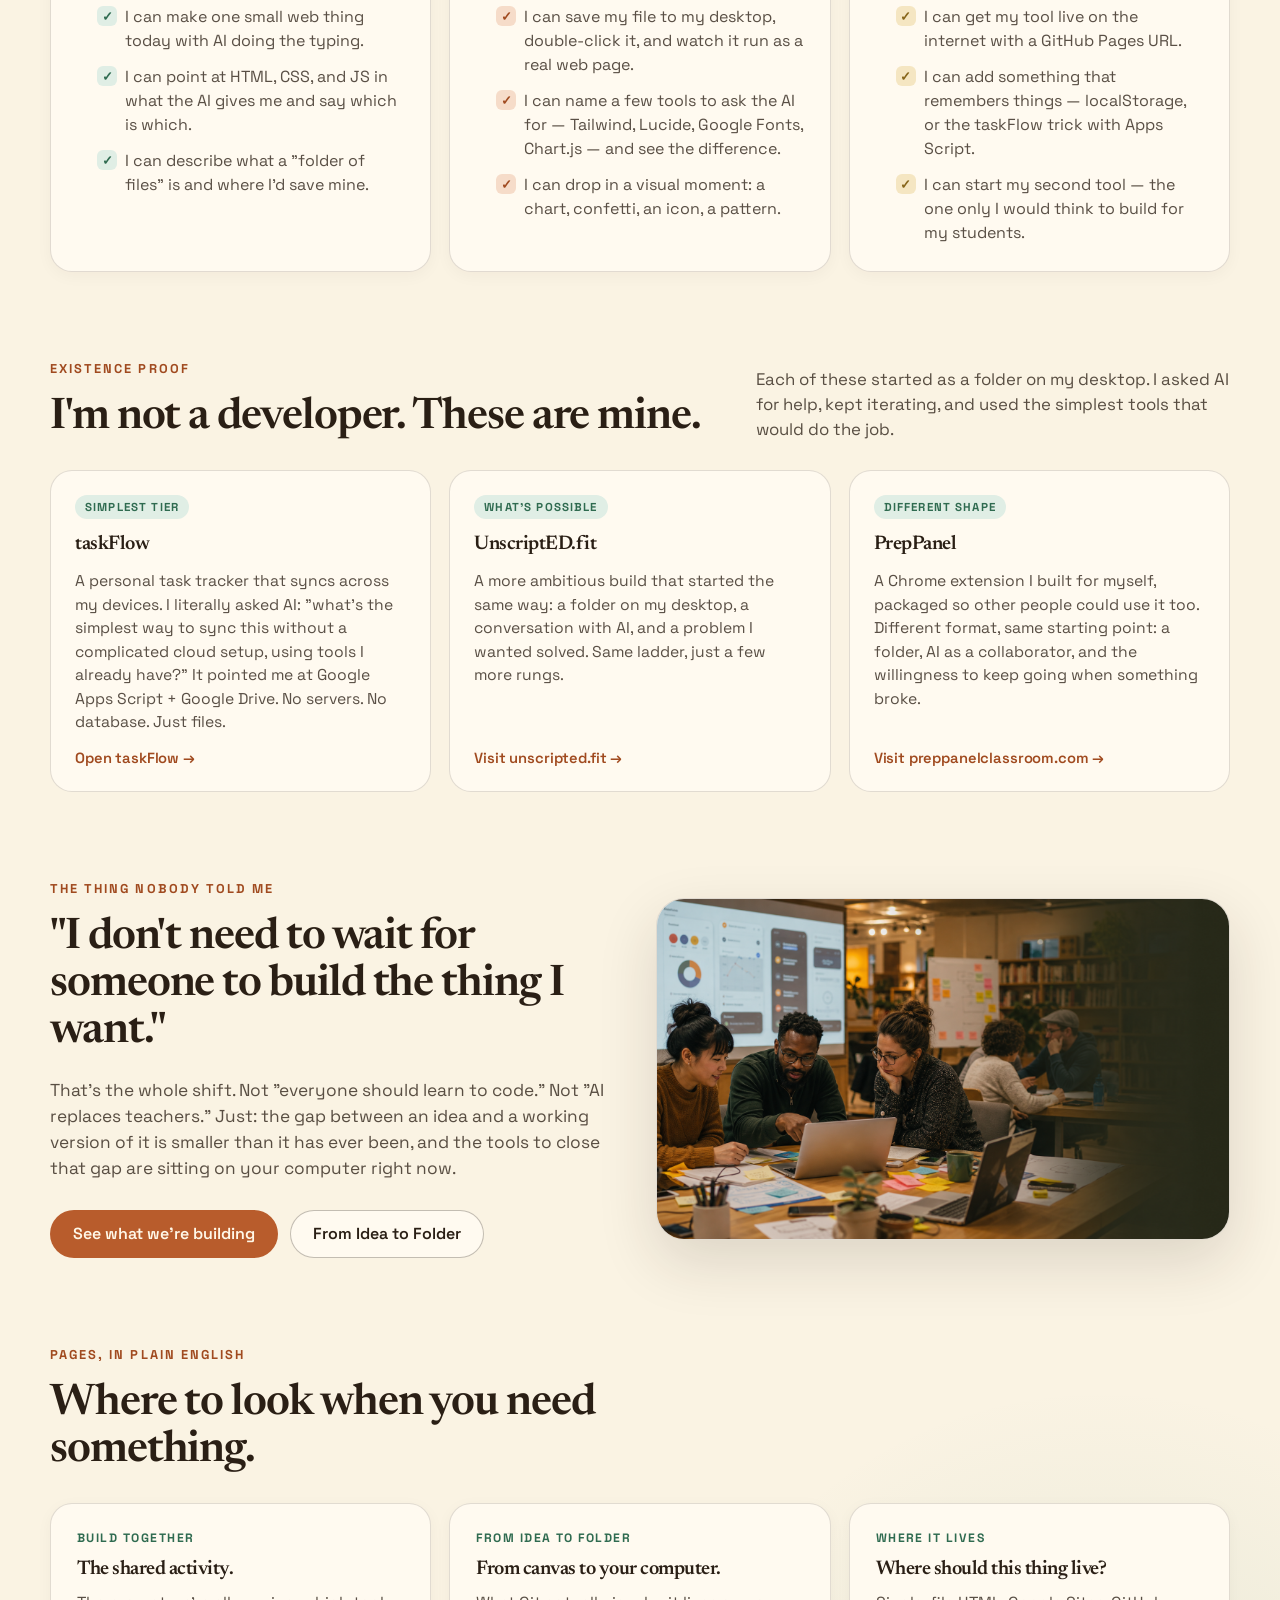
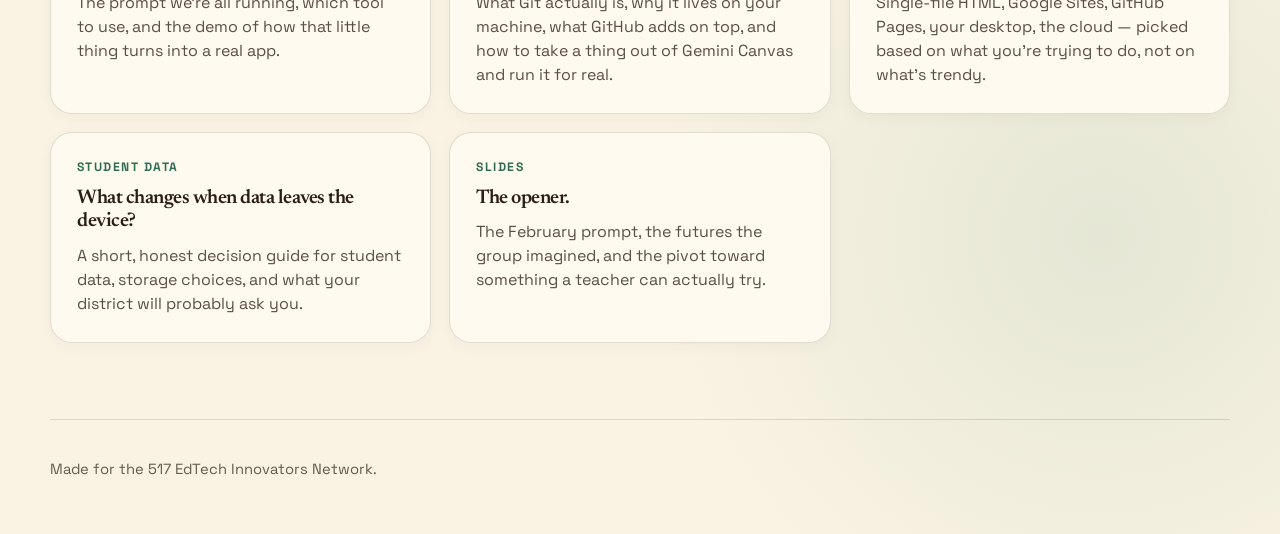
==== commit cbdf5b73: "Cut editorial fluff and fix PrepPanel link - Strip reassurance and meta-commentary asides across the" ====
--- a/index.html
+++ b/index.html
@@ -45,7 +45,6 @@
             <div class="eyebrow">How the morning flows</div>
             <h2>Three short moves, in order.</h2>
           </div>
-          <p>You don't need to keep up with every page on this site. Each one shows up when we actually need it.</p>
         </div>
         <div class="step-list">
           <div class="step-item">
@@ -78,7 +77,6 @@
             <div class="eyebrow">Learning targets for today</div>
             <h2>What you can leave saying.</h2>
           </div>
-          <p>Three tiers, no pressure. If you only get to Must Do, you've already won.</p>
         </div>
         <div class="grid three">
           <article class="card learning-target target-must">
@@ -117,7 +115,7 @@
             <div class="eyebrow">Existence proof</div>
             <h2>I'm not a developer. These are mine.</h2>
           </div>
-          <p>Each of these started as a folder on my desktop. I asked AI for help, kept iterating, and used the simplest tools that would do the job. You can do the same.</p>
+          <p>Each of these started as a folder on my desktop. I asked AI for help, kept iterating, and used the simplest tools that would do the job.</p>
         </div>
         <div class="proof-grid">
           <a class="proof-card" href="https://turnstyle19320.github.io/taskFlow/" target="_blank" rel="noopener">
@@ -132,11 +130,11 @@
             <p>A more ambitious build that started the same way: a folder on my desktop, a conversation with AI, and a problem I wanted solved. Same ladder, just a few more rungs.</p>
             <span class="proof-link">Visit unscripted.fit →</span>
           </a>
-          <a class="proof-card" href="https://preppanel.com" target="_blank" rel="noopener">
+          <a class="proof-card" href="https://preppanelclassroom.com" target="_blank" rel="noopener">
             <span class="proof-tag">Different shape</span>
             <h3>PrepPanel</h3>
             <p>A Chrome extension I built for myself, packaged so other people could use it too. Different format, same starting point: a folder, AI as a collaborator, and the willingness to keep going when something broke.</p>
-            <span class="proof-link">Visit preppanel.com →</span>
+            <span class="proof-link">Visit preppanelclassroom.com →</span>
           </a>
         </div>
       </section>
@@ -164,7 +162,6 @@
             <div class="eyebrow">Pages, in plain English</div>
             <h2>Where to look when you need something.</h2>
           </div>
-          <p>You won't need all of these. They're here so the slides can stay simple.</p>
         </div>
         <div class="grid three">
           <a class="card" href="build-lab.html">
@@ -196,7 +193,7 @@
       </section>
     </main>
 
-    <footer class="footer">Made for the 517 EdTech Innovators Network. Built the same way as everything else on this page — a folder, a conversation, and one small change at a time.</footer>
+    <footer class="footer">Made for the 517 EdTech Innovators Network.</footer>
   </div>
 </body>
 </html>
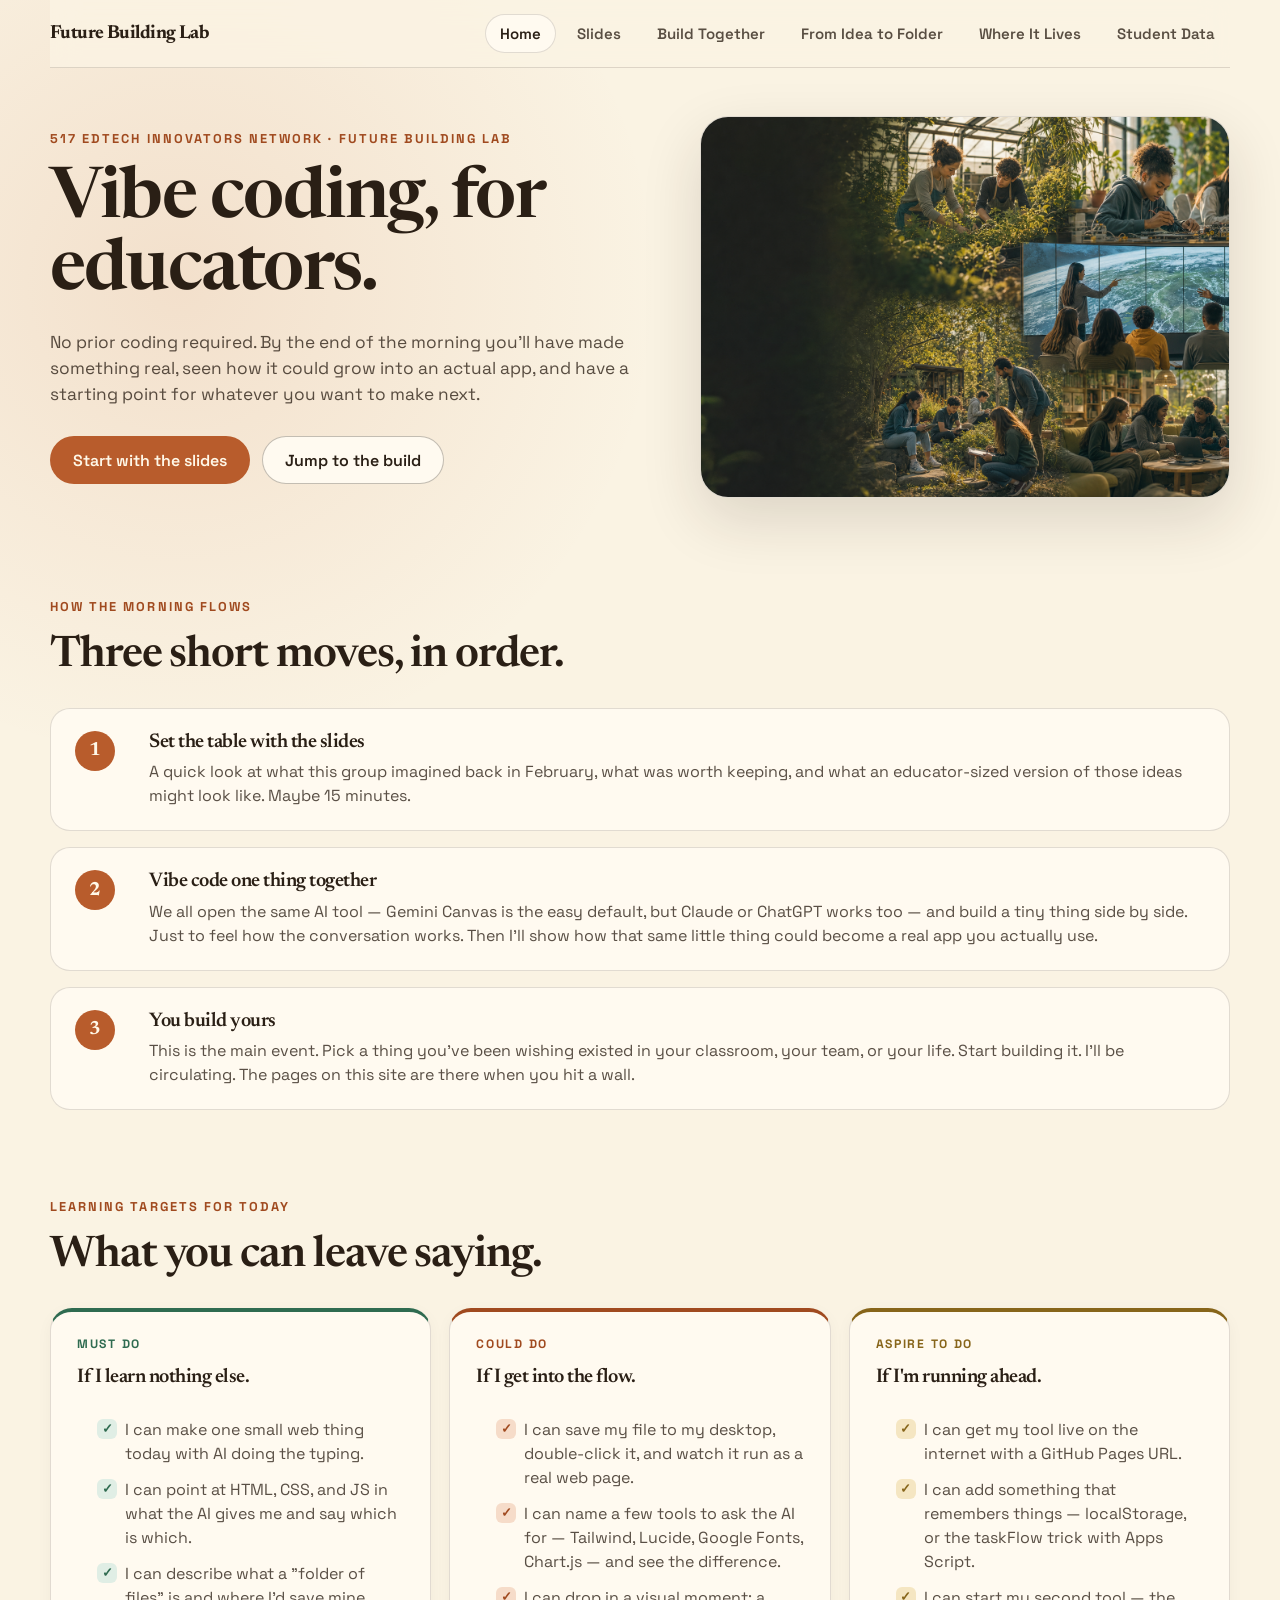
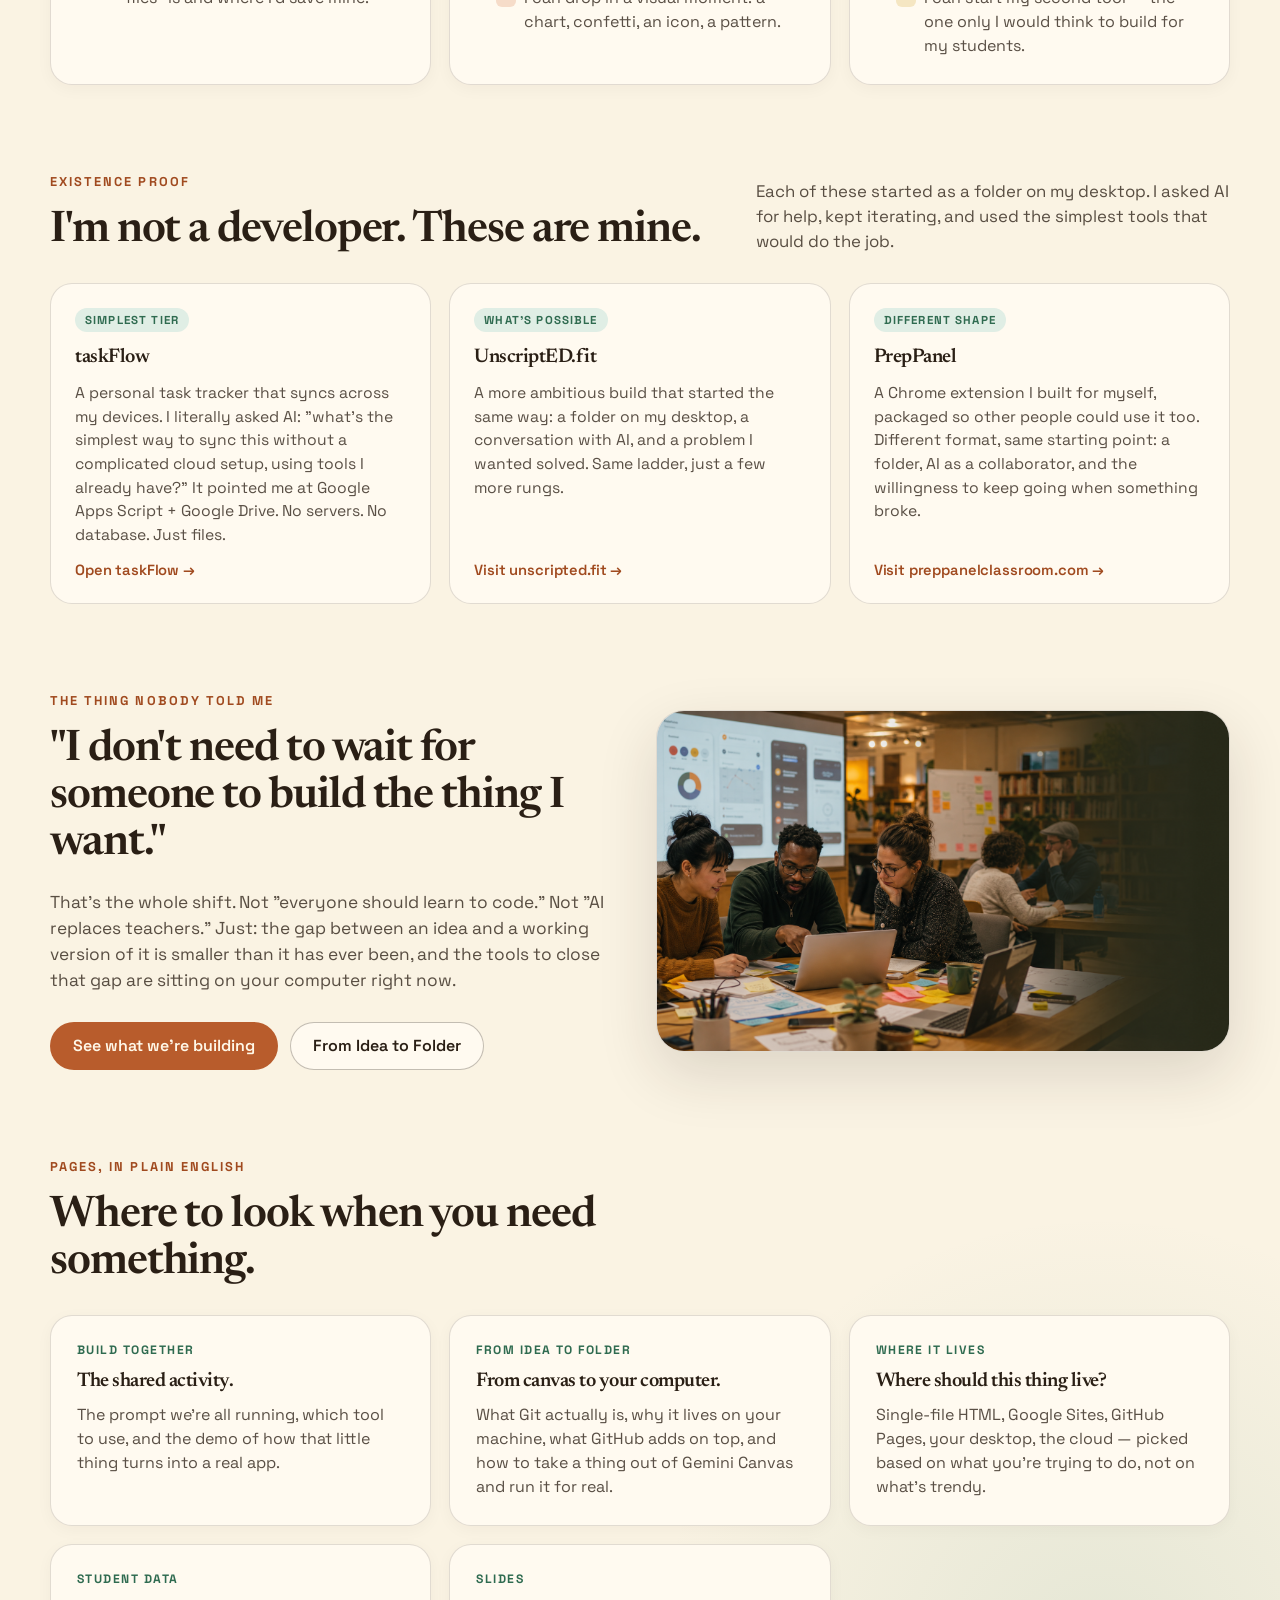
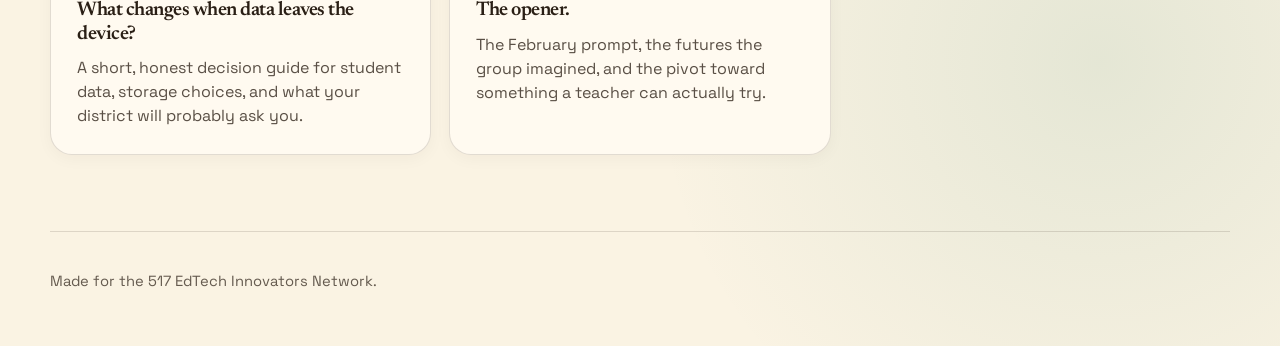
==== commit 7f1f1a49: "Replace ridiculous hero headline H1 was two sentences crammed into a heading in slogan voice. Eyebro" ====
--- a/index.html
+++ b/index.html
@@ -26,8 +26,8 @@
     <main>
       <section class="hero">
         <div class="hero-copy">
-          <div class="eyebrow">517 EdTech Innovators Network</div>
-          <h1>Let's build one small thing together. Then you go build yours.</h1>
+          <div class="eyebrow">517 EdTech Innovators Network · Future Building Lab</div>
+          <h1>Vibe coding, for educators.</h1>
           <p class="lede">No prior coding required. By the end of the morning you'll have made something real, seen how it could grow into an actual app, and have a starting point for whatever you want to make next.</p>
           <div class="actions">
             <a class="button primary" href="presentation.html">Start with the slides</a>
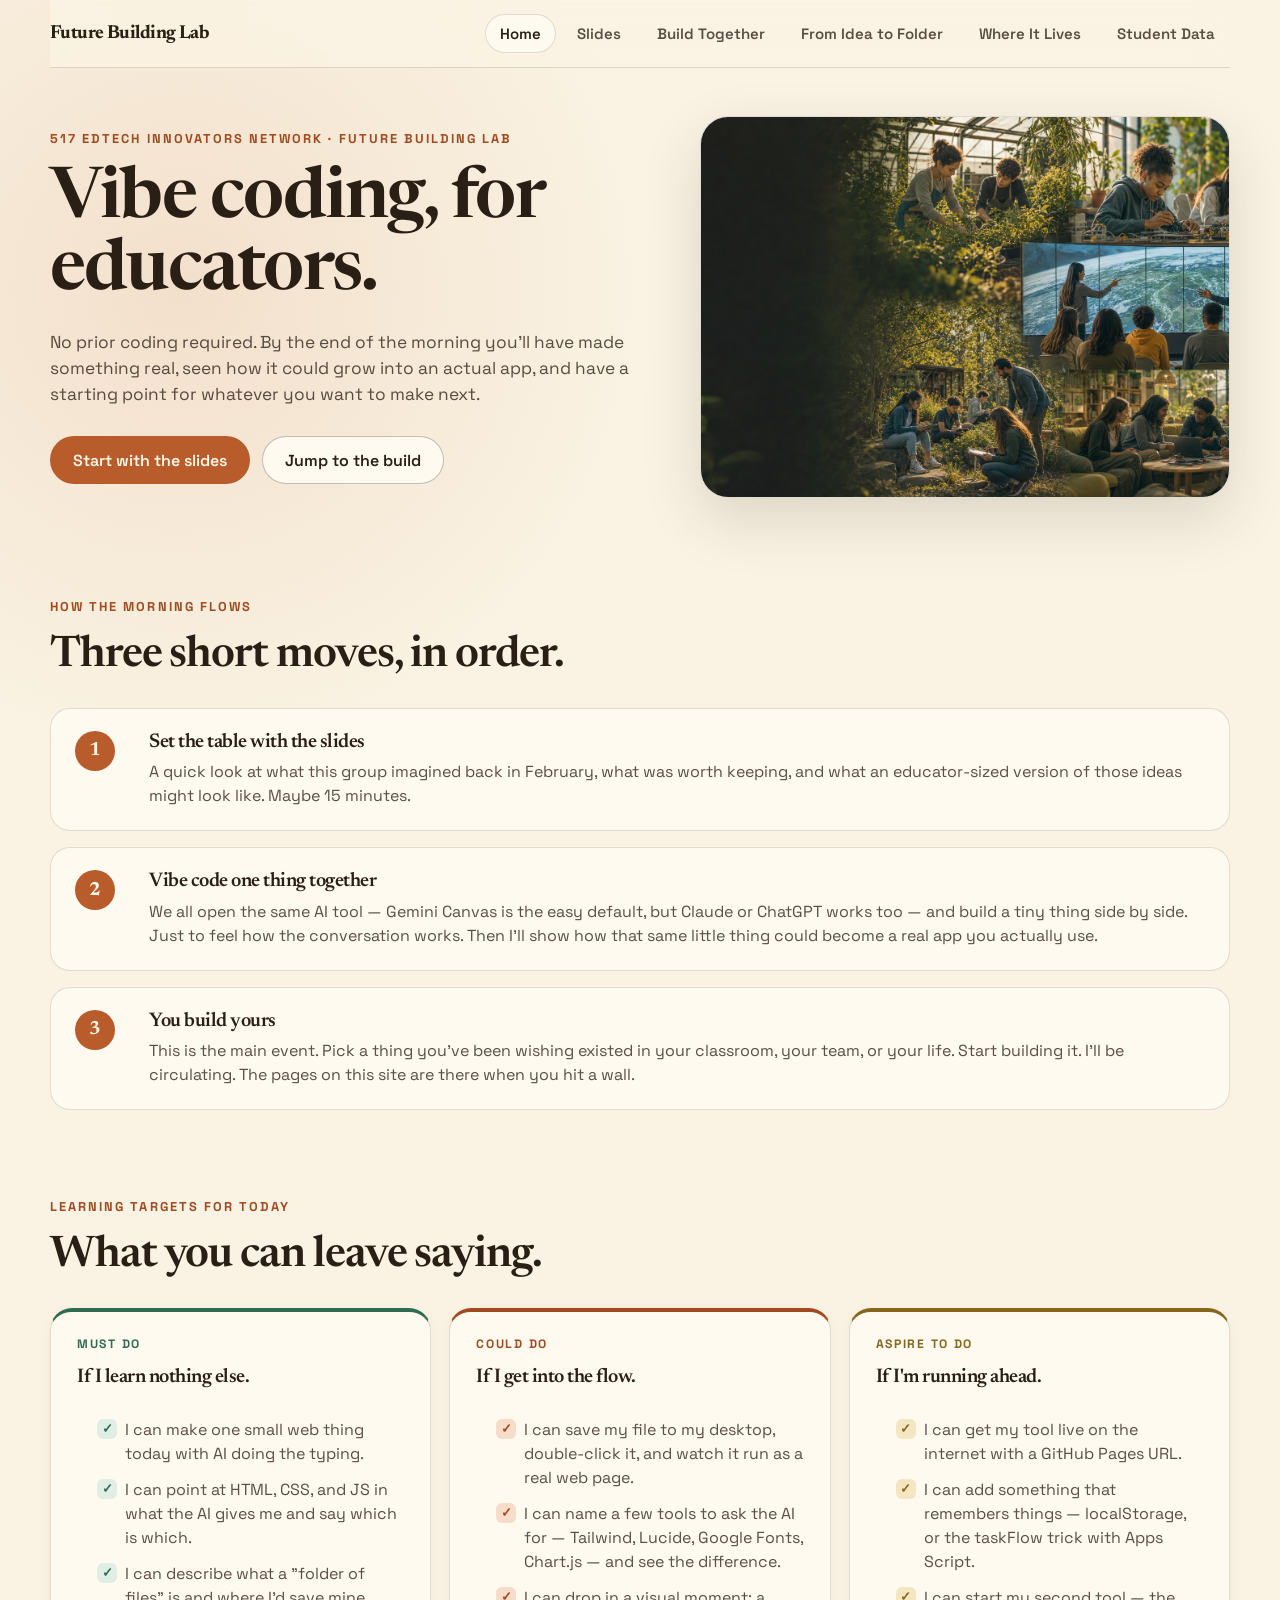
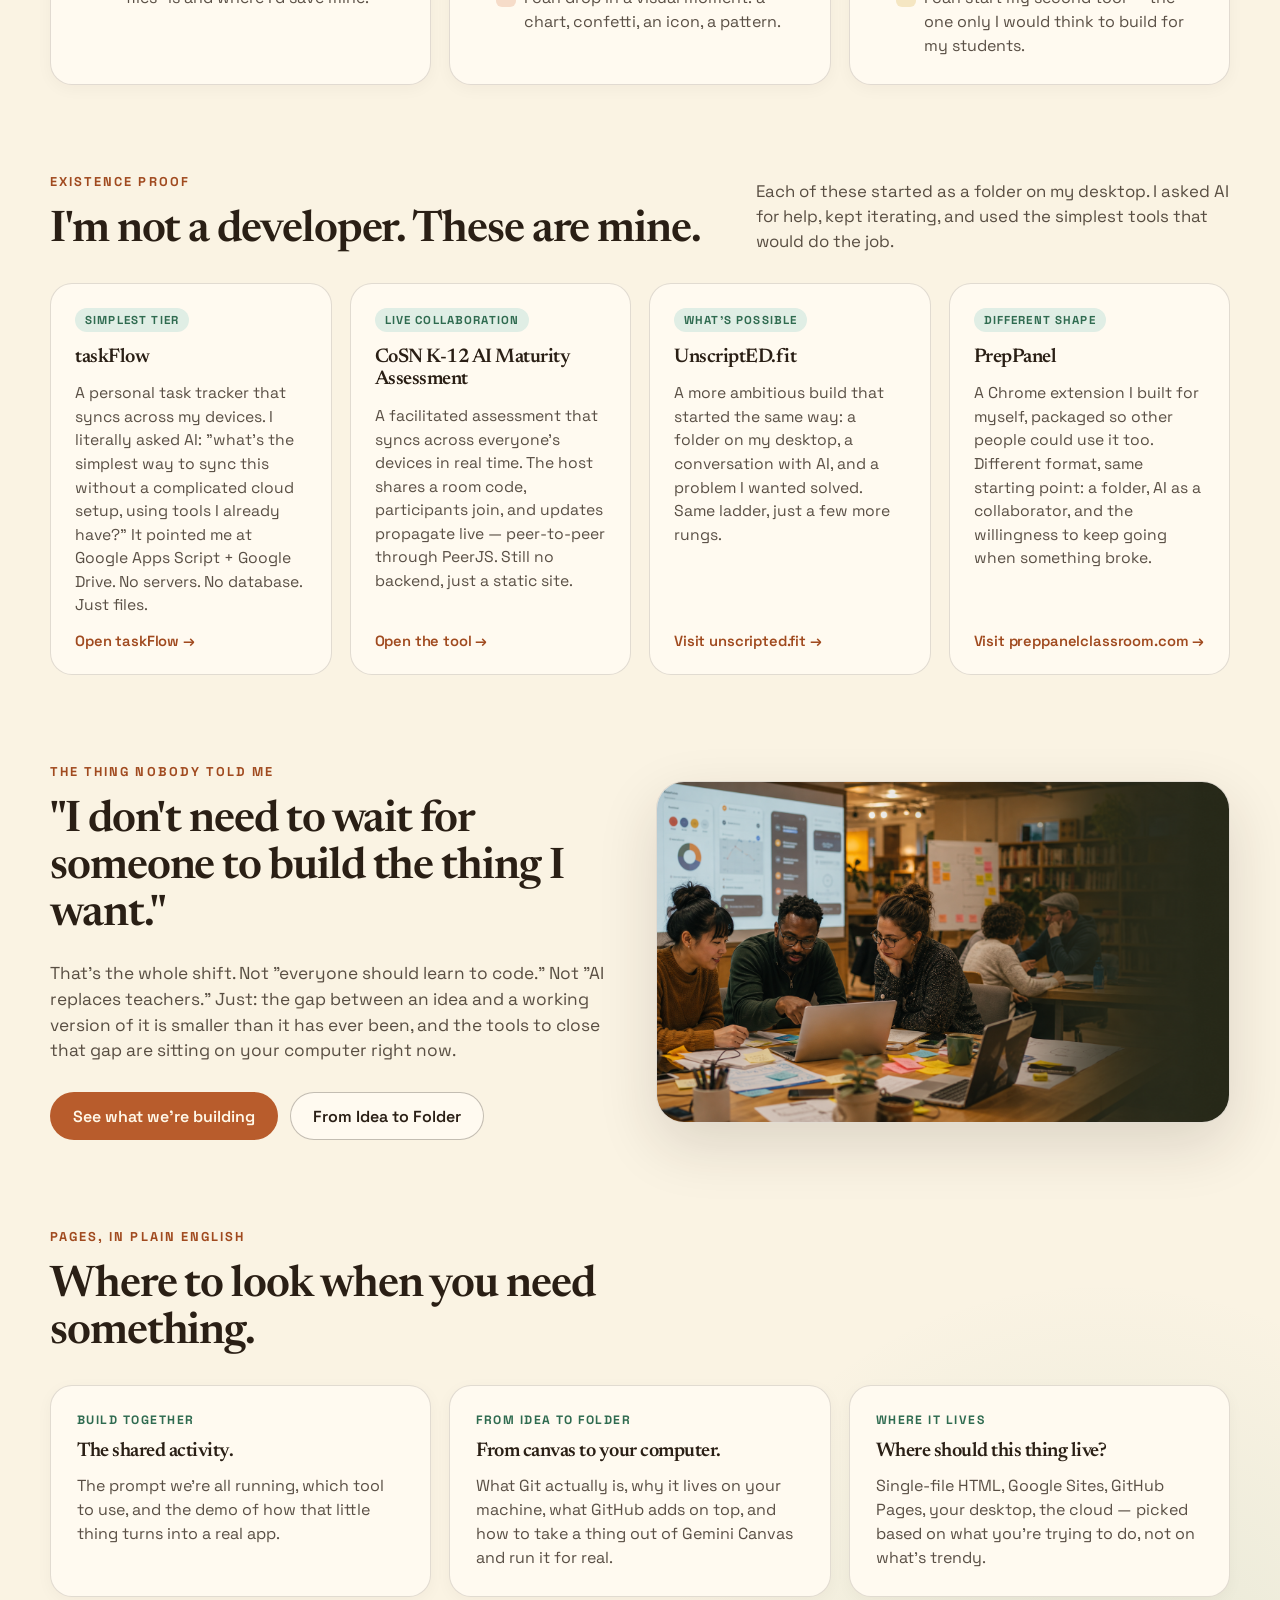
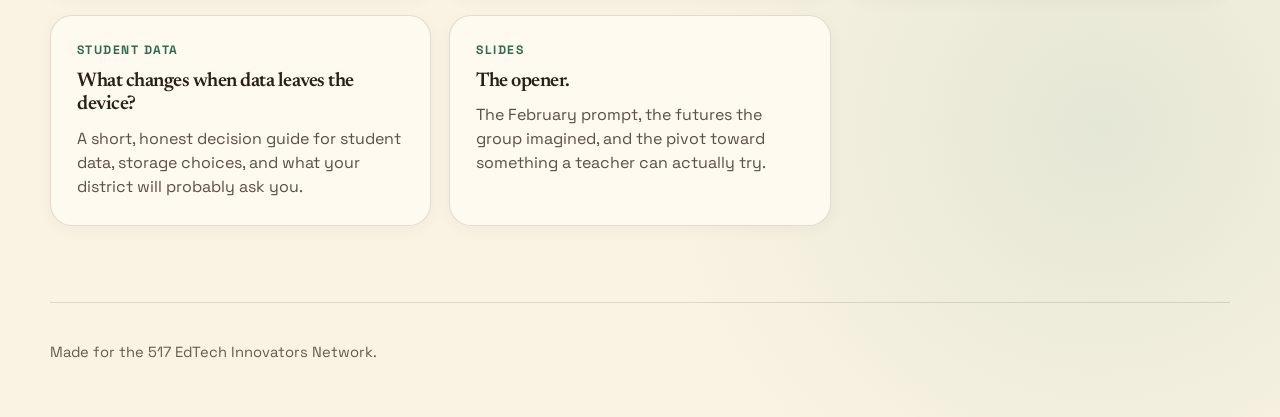
==== commit 125f28a9: "Add CoSN_app_V3 as a proof point - New fourth card in the existence-proof gallery on the home page  " ====
--- a/index.html
+++ b/index.html
@@ -124,6 +124,12 @@
             <p>A personal task tracker that syncs across my devices. I literally asked AI: "what's the simplest way to sync this without a complicated cloud setup, using tools I already have?" It pointed me at Google Apps Script + Google Drive. No servers. No database. Just files.</p>
             <span class="proof-link">Open taskFlow →</span>
           </a>
+          <a class="proof-card" href="https://turnstyle19320.github.io/CoSN_app_V3/" target="_blank" rel="noopener">
+            <span class="proof-tag">Live collaboration</span>
+            <h3>CoSN K-12 AI Maturity Assessment</h3>
+            <p>A facilitated assessment that syncs across everyone's devices in real time. The host shares a room code, participants join, and updates propagate live — peer-to-peer through PeerJS. Still no backend, just a static site.</p>
+            <span class="proof-link">Open the tool →</span>
+          </a>
           <a class="proof-card" href="https://unscripted.fit" target="_blank" rel="noopener">
             <span class="proof-tag">What's possible</span>
             <h3>UnscriptED.fit</h3>
--- a/styles.css
+++ b/styles.css
@@ -317,7 +317,7 @@
 
 .proof-grid {
   display: grid;
-  grid-template-columns: repeat(3, 1fr);
+  grid-template-columns: repeat(auto-fit, minmax(260px, 1fr));
   gap: 18px;
 }
 
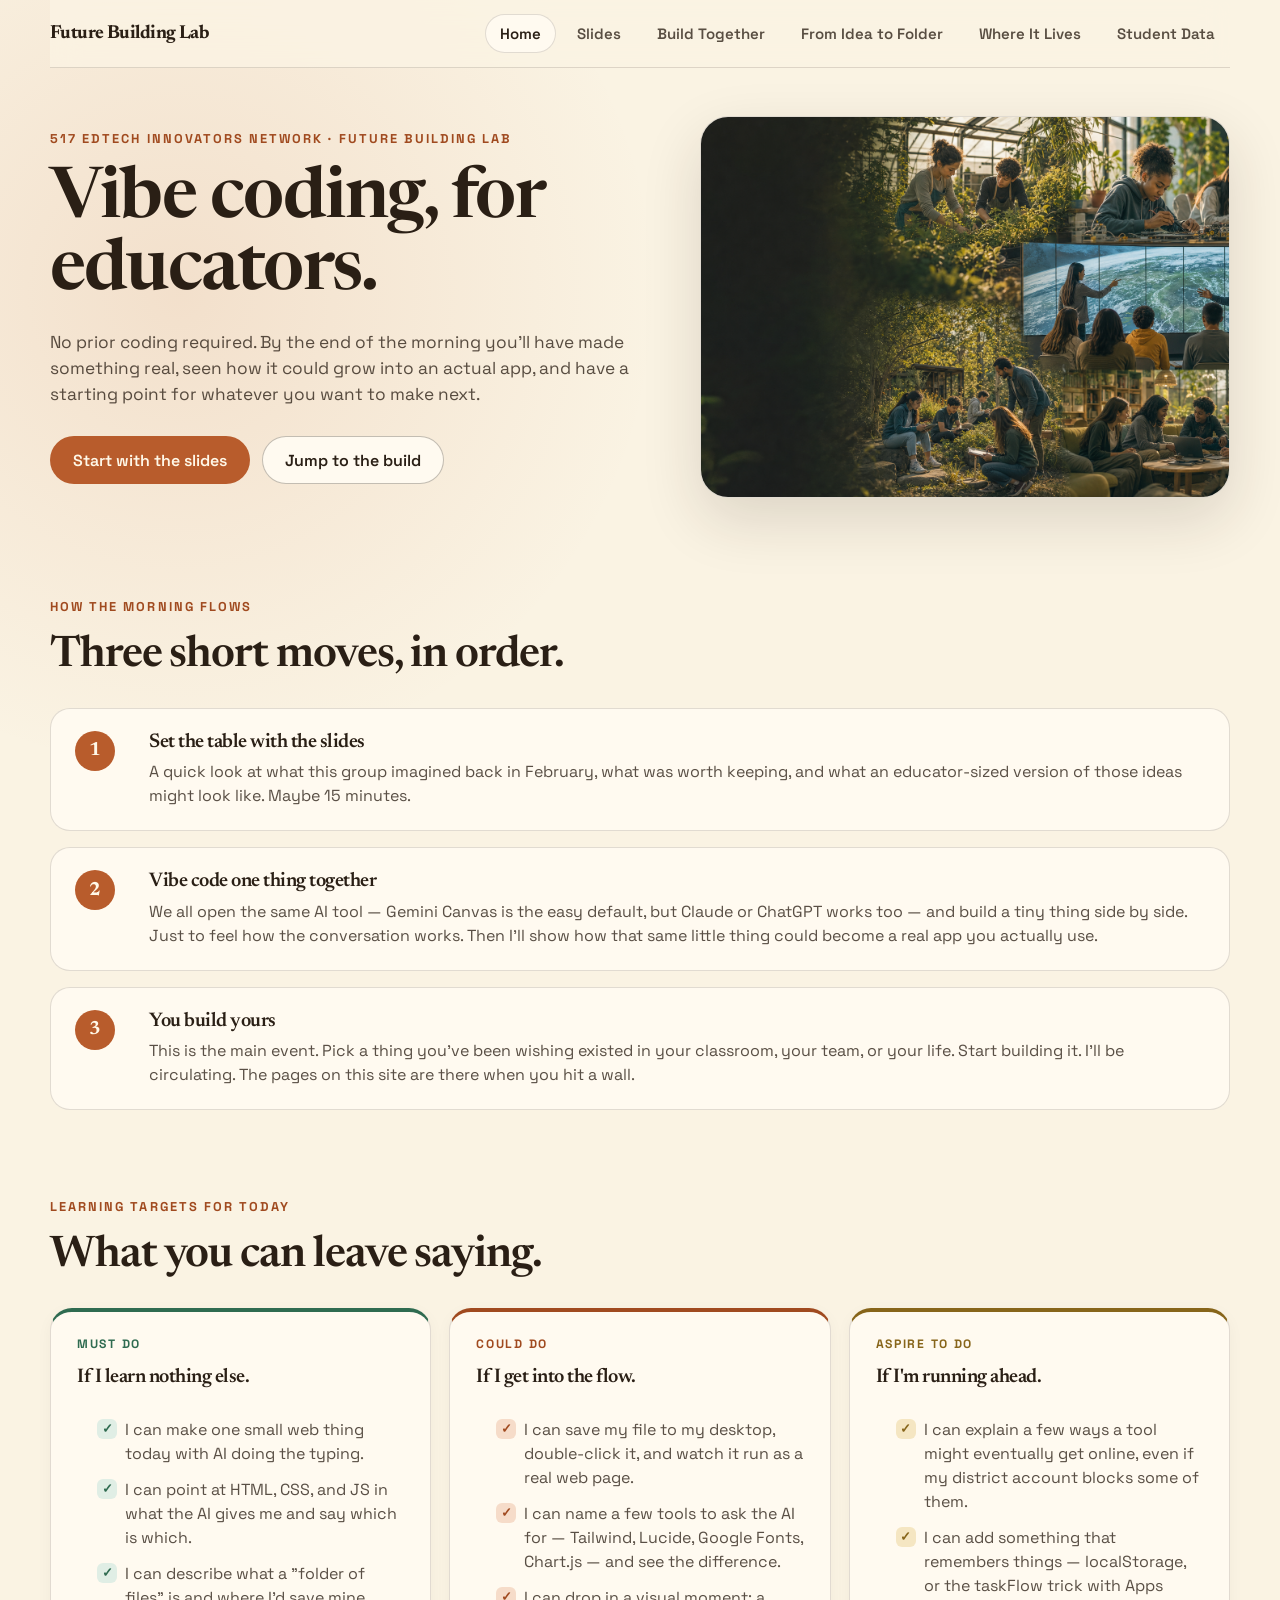
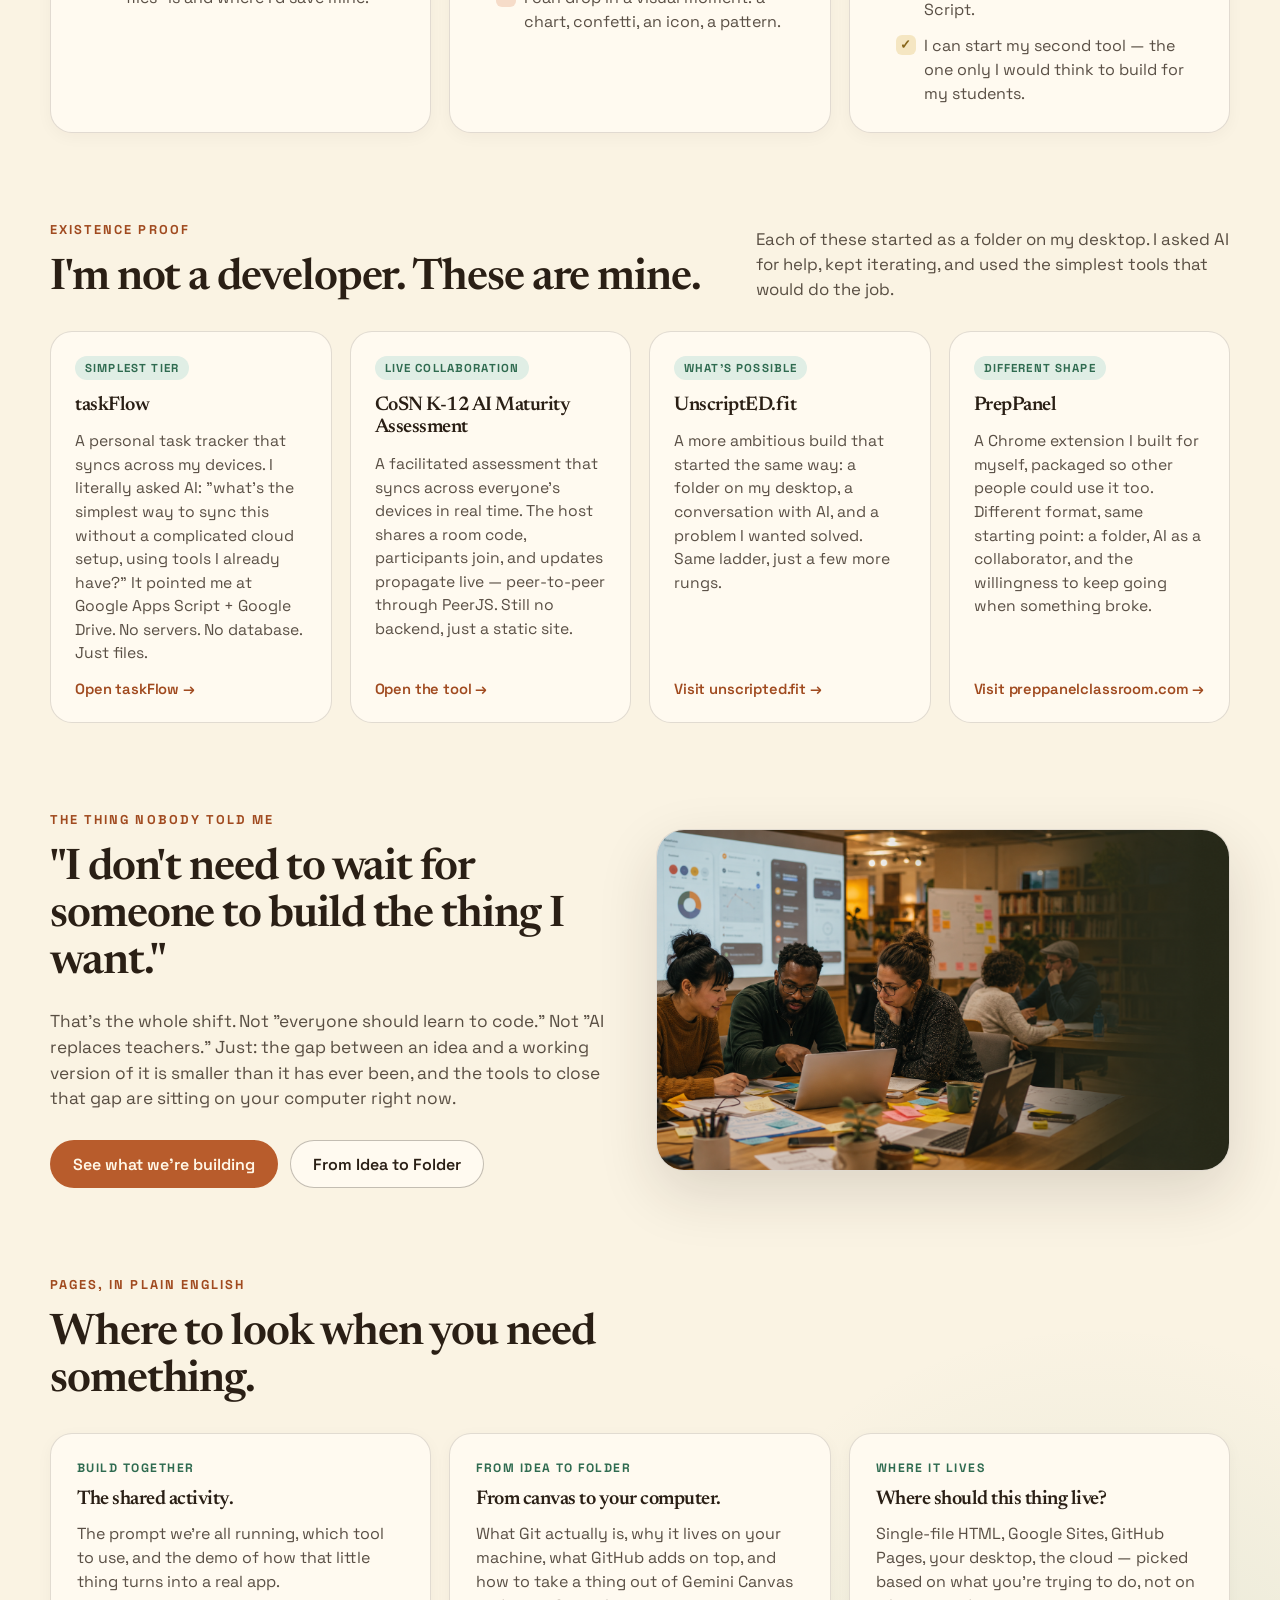
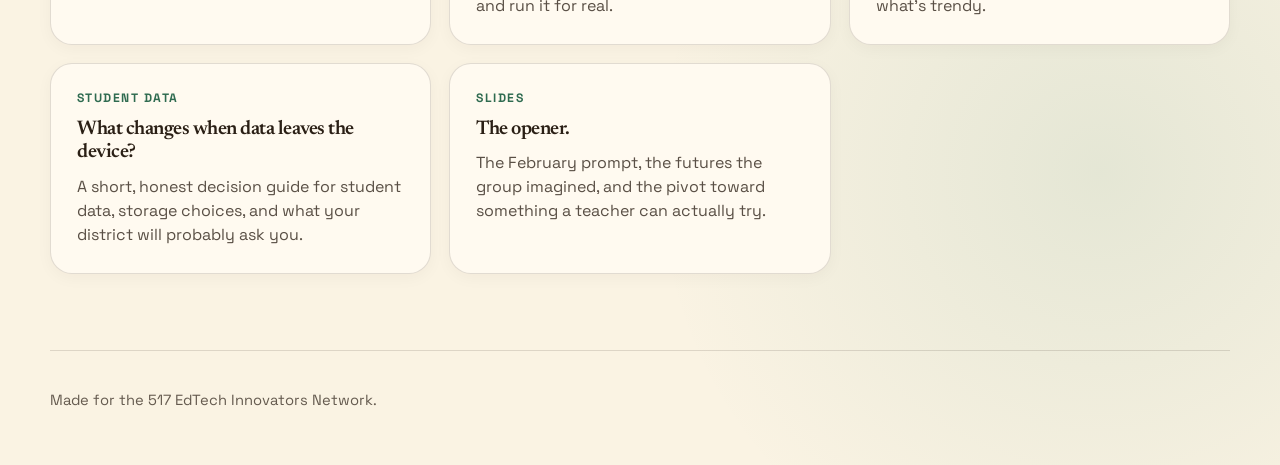
==== commit ca8469ce: "Clarify skill building and deployment constraints" ====
--- a/index.html
+++ b/index.html
@@ -101,7 +101,7 @@
             <span class="target-tier">Aspire to Do</span>
             <h3>If I'm running ahead.</h3>
             <ul class="target-list">
-              <li>I can get my tool live on the internet with a GitHub Pages URL.</li>
+              <li>I can explain a few ways a tool might eventually get online, even if my district account blocks some of them.</li>
               <li>I can add something that remembers things — localStorage, or the taskFlow trick with Apps Script.</li>
               <li>I can start my second tool — the one only I would think to build for my students.</li>
             </ul>
--- a/styles.css
+++ b/styles.css
@@ -396,8 +396,6 @@
   font-weight: 700;
 }
 
-details.guide[open] summary::after { content: "−"; }
-
 .guide-body {
   padding: 0 22px 22px;
   color: var(--muted);
@@ -412,6 +410,44 @@
 .guide-body p + p { margin-top: 12px; }
 
 .guide-body ul { margin: 12px 0 0; padding-left: 21px; }
+
+details.guide summary {
+  display: flex;
+  align-items: center;
+  justify-content: space-between;
+  gap: 16px;
+}
+
+details.guide summary span {
+  display: flex;
+  align-items: center;
+  gap: 12px;
+}
+
+details.guide summary svg {
+  width: 20px;
+  height: 20px;
+  color: var(--clay-deep);
+  flex: 0 0 auto;
+}
+
+details.guide[open] summary::after { content: "-"; }
+
+.guide-chips {
+  display: flex;
+  flex-wrap: wrap;
+  gap: 8px;
+  margin: 0 0 14px;
+}
+
+.guide-chips span {
+  padding: 5px 10px;
+  border-radius: 999px;
+  background: var(--paper-2);
+  color: var(--quiet);
+  font-size: .78rem;
+  font-weight: 700;
+}
 
 .callout {
   border-left: 4px solid var(--clay-deep);
@@ -693,10 +729,169 @@
   line-height: 1.45;
 }
 
+.privacy-snapshot {
+  display: grid;
+  grid-template-columns: minmax(260px, .75fr) minmax(0, 1.25fr);
+  gap: 22px;
+  align-items: stretch;
+  padding: 24px;
+  border: 1px solid var(--line);
+  border-radius: 24px;
+  background: rgba(255, 250, 240, .72);
+  box-shadow: 0 14px 38px rgba(42, 31, 21, .07);
+}
+
+.snapshot-copy {
+  display: flex;
+  flex-direction: column;
+  justify-content: center;
+}
+
+.snapshot-copy h2 {
+  font-size: clamp(1.55rem, 2.5vw, 2.35rem);
+}
+
+.snapshot-cards {
+  display: grid;
+  grid-template-columns: repeat(3, 1fr);
+  gap: 12px;
+}
+
+.snapshot-card {
+  display: grid;
+  gap: 10px;
+  align-content: start;
+  padding: 18px;
+  border: 1px solid var(--line);
+  border-radius: 18px;
+  background: var(--panel);
+}
+
+.snapshot-card strong {
+  font-size: .94rem;
+  line-height: 1.2;
+}
+
+.snapshot-card p {
+  color: var(--muted);
+  font-size: .9rem;
+  line-height: 1.45;
+}
+
+.snapshot-icon,
+.privacy-ladder .icon {
+  display: inline-grid;
+  place-items: center;
+  width: 38px;
+  height: 38px;
+  border-radius: 12px;
+}
+
+.snapshot-icon svg,
+.privacy-ladder svg {
+  width: 20px;
+  height: 20px;
+}
+
+.snapshot-card.safe .snapshot-icon,
+.level-safe .icon {
+  background: var(--sage-soft);
+  color: var(--sage-deep);
+}
+
+.snapshot-card.caution .snapshot-icon,
+.level-caution .icon {
+  background: var(--gold-soft);
+  color: var(--gold-deep);
+}
+
+.snapshot-card.approval .snapshot-icon,
+.level-approval .icon {
+  background: var(--clay-soft);
+  color: var(--clay-deep);
+}
+
+.privacy-ladder {
+  grid-template-columns: repeat(5, 1fr);
+  margin-bottom: 24px;
+}
+
+.privacy-ladder .flow-step {
+  position: relative;
+}
+
+.privacy-ladder .flow-step:not(:last-child)::after {
+  content: "";
+  position: absolute;
+  top: 36px;
+  right: -16px;
+  width: 18px;
+  height: 2px;
+  background: var(--line-strong);
+}
+
+.privacy-flow {
+  display: grid;
+  grid-template-columns: repeat(4, 1fr);
+  gap: 14px;
+}
+
+.decision-node {
+  position: relative;
+  min-height: 190px;
+  padding: 22px;
+  border: 1px solid var(--line);
+  border-radius: 20px;
+  background: var(--panel);
+}
+
+.decision-node:not(:last-child)::after {
+  content: "";
+  position: absolute;
+  top: 38px;
+  right: -14px;
+  width: 14px;
+  height: 2px;
+  background: var(--line-strong);
+}
+
+.decision-num {
+  display: grid;
+  place-items: center;
+  width: 34px;
+  height: 34px;
+  margin-bottom: 14px;
+  border-radius: 50%;
+  background: var(--ink);
+  color: var(--panel);
+  font-family: "Newsreader", serif;
+  font-weight: 700;
+}
+
+.decision-node h3 {
+  font-size: 1.2rem;
+  margin-bottom: 8px;
+}
+
+.decision-node p {
+  color: var(--muted);
+  font-size: .95rem;
+  line-height: 1.48;
+}
+
 @media (max-width: 900px) {
   .flow.diagram-3,
   .flow.steps-4,
-  .flow.ladder { grid-template-columns: 1fr; }
+  .flow.ladder,
+  .privacy-ladder,
+  .privacy-snapshot,
+  .snapshot-cards,
+  .privacy-flow { grid-template-columns: 1fr; }
+
+  .privacy-ladder .flow-step:not(:last-child)::after,
+  .decision-node:not(:last-child)::after { display: none; }
+
+  .decision-node { min-height: auto; }
 }
 
 /* Dramatic before/after grid */
@@ -1127,6 +1322,142 @@
   border-radius: 6px;
 }
 
+/* VS Code + Claude Code IDE mockup */
+.ide-mockup {
+  border-radius: 14px;
+  overflow: hidden;
+  border: 1px solid var(--line);
+  background: #2a2d3e;
+  box-shadow: 0 22px 50px rgba(42, 31, 21, .22);
+  font-family: ui-monospace, SFMono-Regular, Consolas, monospace;
+  font-size: .8rem;
+}
+
+.ide-top {
+  display: flex;
+  align-items: center;
+  gap: 7px;
+  padding: 9px 14px;
+  background: #1f2233;
+  border-bottom: 1px solid rgba(255, 255, 255, .08);
+}
+
+.ide-top .ide-dot {
+  width: 10px;
+  height: 10px;
+  border-radius: 50%;
+  background: #e85c4a;
+}
+
+.ide-top .ide-dot:nth-child(2) { background: #f4c95d; }
+.ide-top .ide-dot:nth-child(3) { background: #71d3a6; }
+
+.ide-title {
+  margin-left: 8px;
+  color: rgba(255, 255, 255, .5);
+  font-size: .72rem;
+  font-family: "Space Grotesk", sans-serif;
+  letter-spacing: .02em;
+}
+
+.ide-body {
+  display: grid;
+  grid-template-columns: 32% 1fr;
+  min-height: 260px;
+}
+
+.ide-sidebar {
+  border-right: 1px solid rgba(255, 255, 255, .08);
+  background: #252837;
+  padding: 14px 0;
+  color: rgba(255, 255, 255, .7);
+}
+
+.ide-folder {
+  padding: 4px 14px;
+  font-weight: 700;
+  color: rgba(255, 255, 255, .85);
+}
+
+.ide-file {
+  padding: 4px 14px 4px 30px;
+  color: rgba(255, 255, 255, .55);
+}
+
+.ide-file.active {
+  background: rgba(184, 92, 44, .25);
+  border-left: 2px solid var(--clay);
+  padding-left: 28px;
+  color: #fff8e8;
+}
+
+.ide-right {
+  display: grid;
+  grid-template-rows: 1fr 1fr;
+}
+
+.ide-code {
+  padding: 14px 18px;
+  color: #d0d6dd;
+  line-height: 1.6;
+  border-bottom: 1px solid rgba(255, 255, 255, .08);
+}
+
+.ide-code .selector { color: #f4c95d; }
+.ide-code .property { color: #6cb4e6; }
+.ide-code .value { color: #a3bf85; }
+.ide-code .punct { color: rgba(255, 255, 255, .55); }
+
+.ide-claude {
+  background: #1f2233;
+  padding: 12px 14px;
+  display: flex;
+  flex-direction: column;
+  gap: 8px;
+  min-height: 100px;
+}
+
+.ide-claude-head {
+  display: flex;
+  align-items: center;
+  gap: 6px;
+  color: rgba(255, 255, 255, .6);
+  font-size: .65rem;
+  font-weight: 700;
+  letter-spacing: .14em;
+  text-transform: uppercase;
+  font-family: "Space Grotesk", sans-serif;
+}
+
+.ide-claude-head::before {
+  content: "✱";
+  color: var(--clay);
+  font-size: .95rem;
+}
+
+.ide-msg {
+  padding: 8px 11px;
+  border-radius: 9px;
+  font-family: "Space Grotesk", sans-serif;
+  font-size: .76rem;
+  line-height: 1.4;
+  max-width: 92%;
+}
+
+.ide-msg.user {
+  background: rgba(184, 92, 44, .22);
+  color: #fff8e8;
+  align-self: flex-end;
+  border: 1px solid rgba(184, 92, 44, .42);
+}
+
+.ide-msg.claude {
+  background: rgba(74, 140, 111, .22);
+  color: #e0eee5;
+  align-self: flex-start;
+  border: 1px solid rgba(74, 140, 111, .42);
+}
+
 /* Canvas-game mockup (static visual demo) */
 .canvas-mockup {
   position: relative;
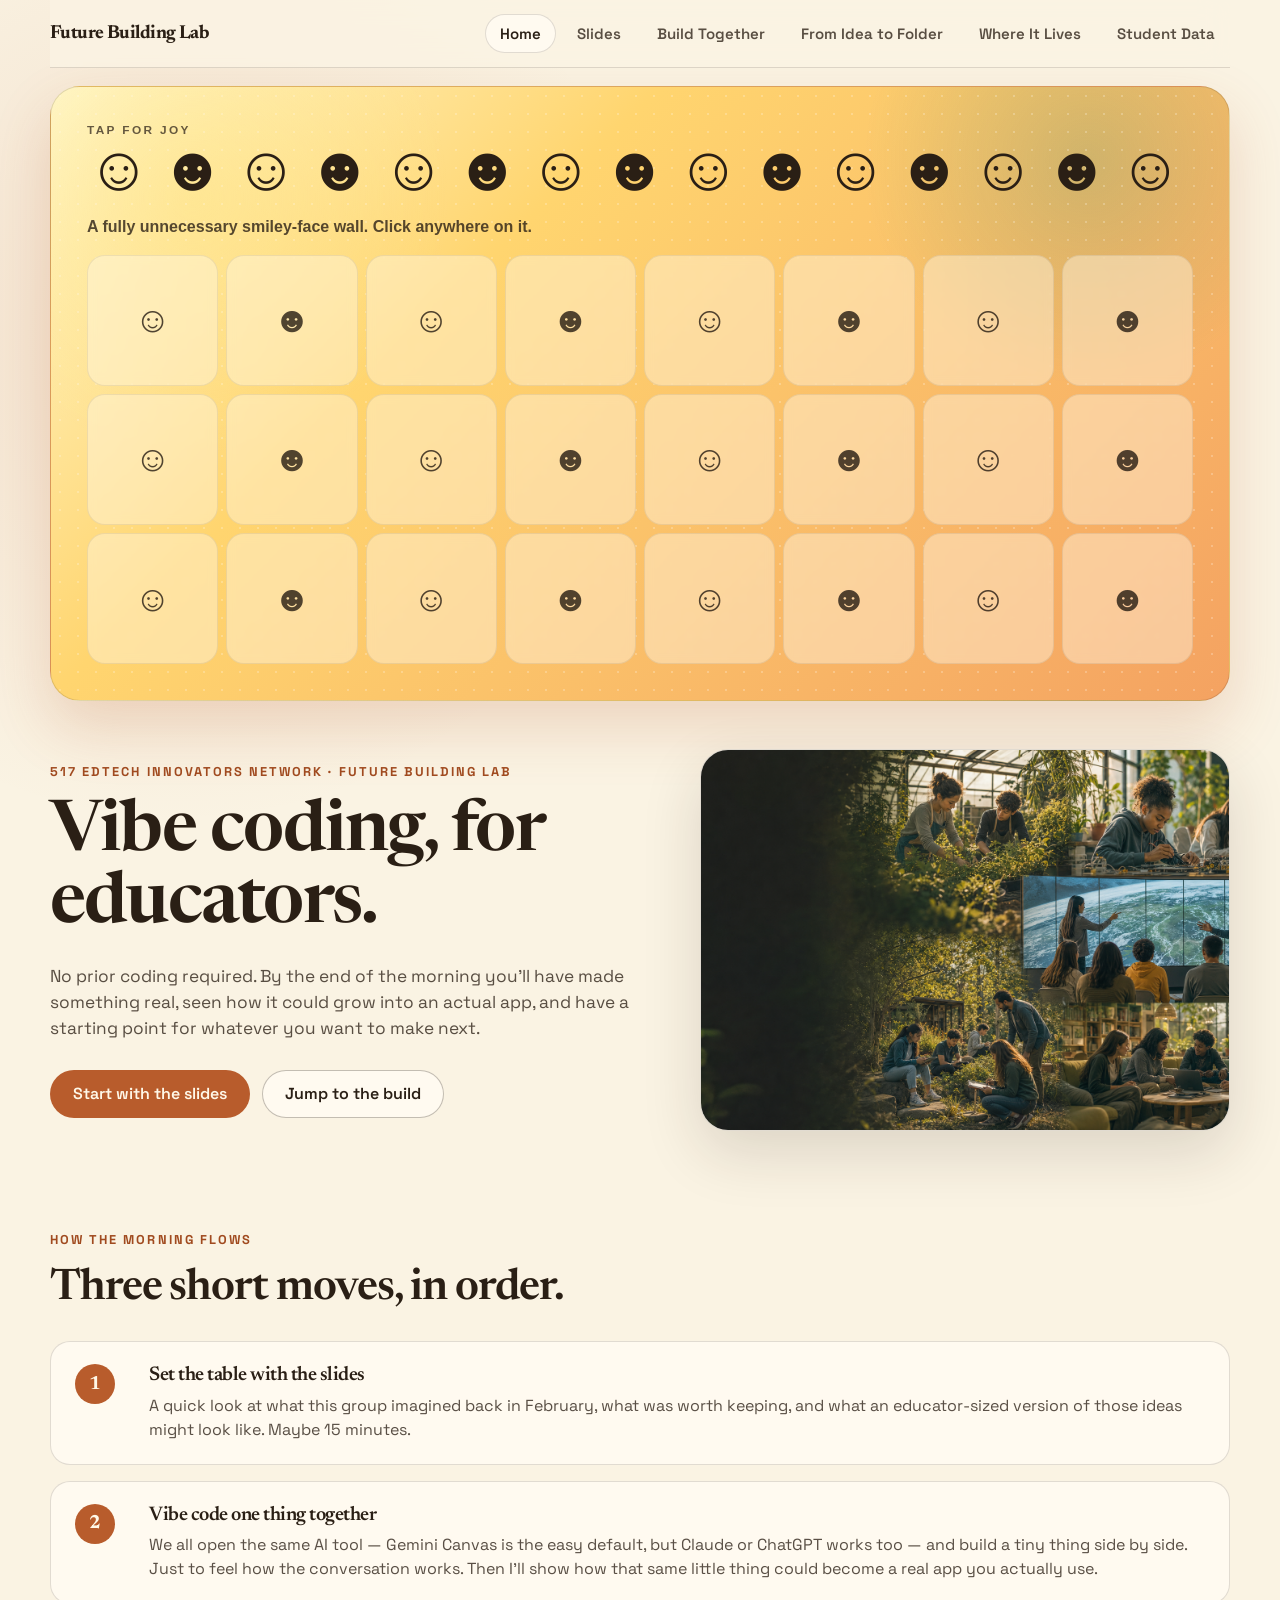
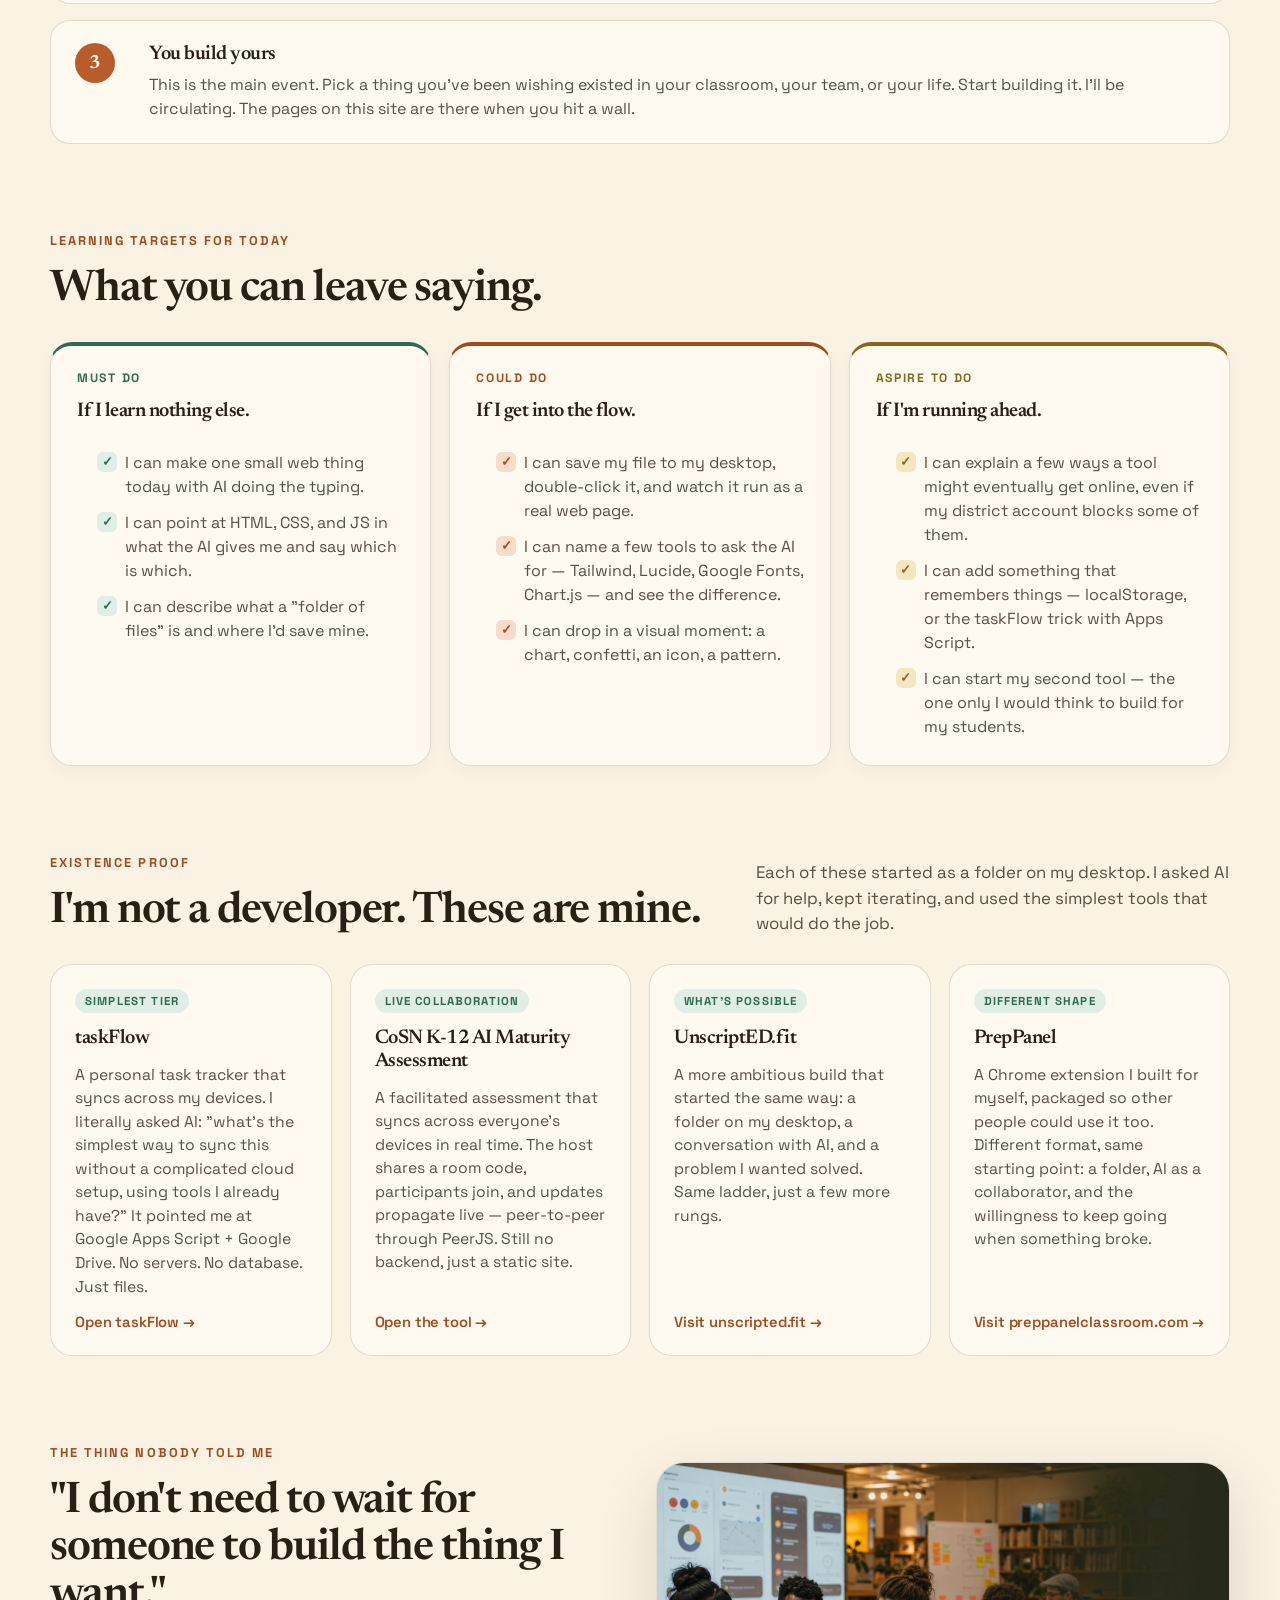
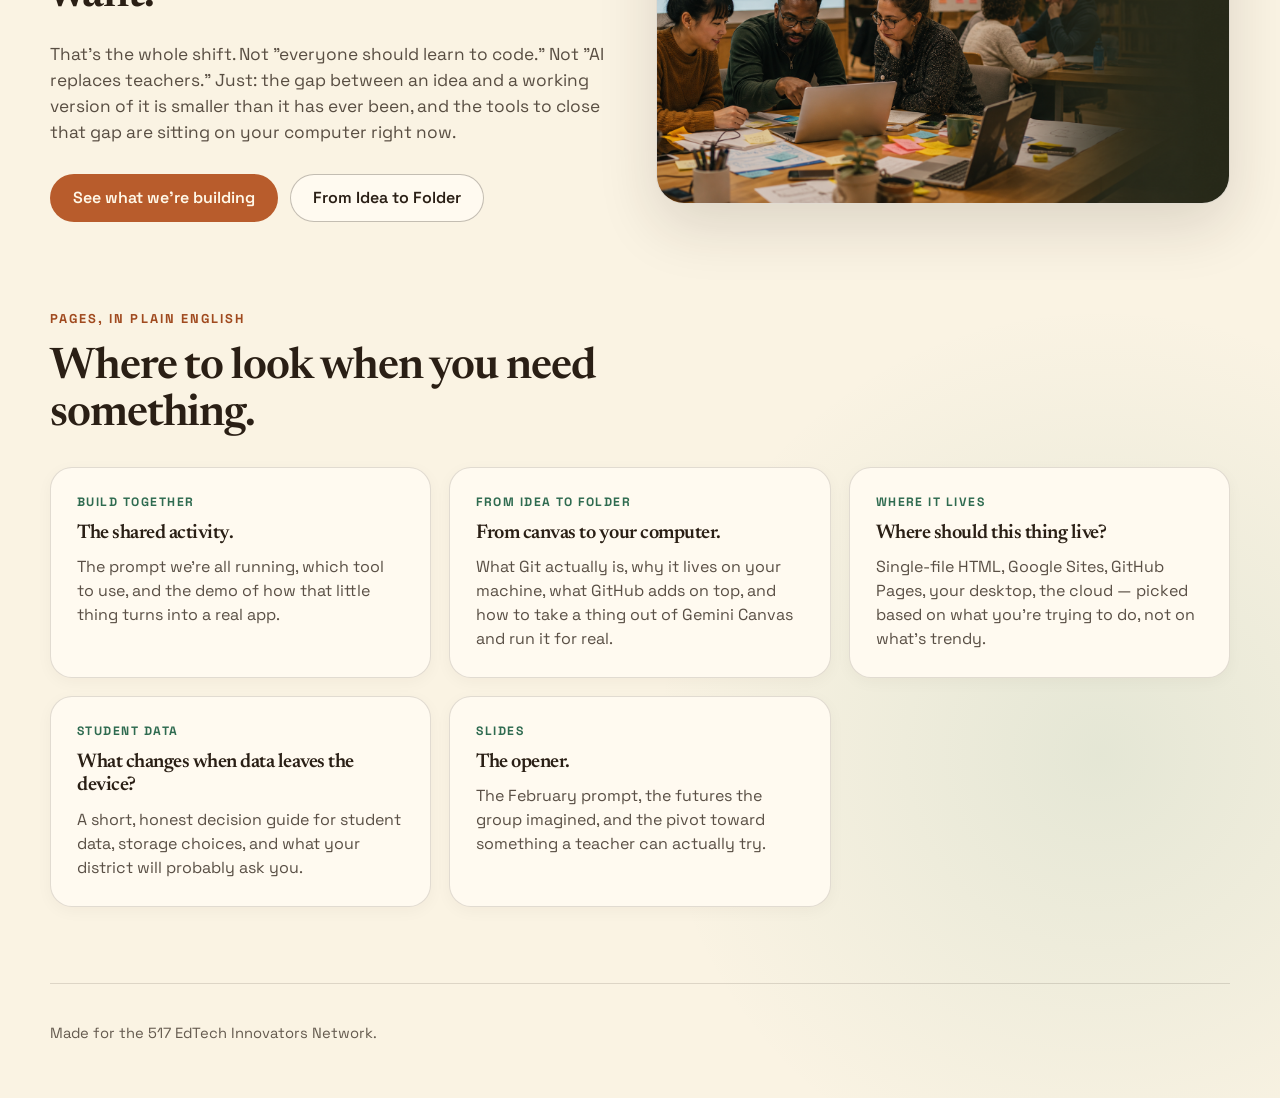
==== commit 2ff98efa: "Add smiley banner confetti to homepage" ====
--- a/index.html
+++ b/index.html
@@ -10,6 +10,7 @@
   <link rel="stylesheet" href="styles.css" />
 </head>
 <body>
+  <div class="confetti-layer" aria-hidden="true"></div>
   <div class="site-shell">
     <nav class="nav" aria-label="Main navigation">
       <a class="brand" href="index.html">Future Building Lab</a>
@@ -24,6 +25,21 @@
     </nav>
 
     <main>
+      <section class="smile-banner-wrap">
+        <button class="smile-banner" type="button" id="smile-banner" aria-label="Launch confetti">
+          <span class="smile-banner-copy">
+            <span class="smile-banner-kicker">Tap For Joy</span>
+            <span class="smile-banner-title">&#9786; &#9787; &#9786; &#9787; &#9786; &#9787; &#9786; &#9787; &#9786; &#9787; &#9786; &#9787; &#9786; &#9787; &#9786;</span>
+            <span class="smile-banner-subtitle">A fully unnecessary smiley-face wall. Click anywhere on it.</span>
+          </span>
+          <span class="smile-banner-marquee" aria-hidden="true">
+            <span>&#9786;</span><span>&#9787;</span><span>&#9786;</span><span>&#9787;</span><span>&#9786;</span><span>&#9787;</span><span>&#9786;</span><span>&#9787;</span>
+            <span>&#9786;</span><span>&#9787;</span><span>&#9786;</span><span>&#9787;</span><span>&#9786;</span><span>&#9787;</span><span>&#9786;</span><span>&#9787;</span>
+            <span>&#9786;</span><span>&#9787;</span><span>&#9786;</span><span>&#9787;</span><span>&#9786;</span><span>&#9787;</span><span>&#9786;</span><span>&#9787;</span>
+          </span>
+        </button>
+      </section>
+
       <section class="hero">
         <div class="hero-copy">
           <div class="eyebrow">517 EdTech Innovators Network · Future Building Lab</div>
@@ -201,5 +217,48 @@
 
     <footer class="footer">Made for the 517 EdTech Innovators Network.</footer>
   </div>
+  <script>
+    (() => {
+      const banner = document.getElementById("smile-banner");
+      const layer = document.querySelector(".confetti-layer");
+
+      if (!banner || !layer) return;
+
+      const colors = ["#c9933a", "#b85c2c", "#4a8c6f", "#ffe27a", "#fff8e8"];
+
+      const launchConfetti = () => {
+        const rect = banner.getBoundingClientRect();
+        const originX = rect.left + rect.width / 2;
+        const originY = rect.top + rect.height / 2;
+        const burstCount = 42;
+
+        for (let i = 0; i < burstCount; i += 1) {
+          const piece = document.createElement("span");
+          const angle = (Math.PI * 2 * i) / burstCount;
+          const spread = 140 + Math.random() * 260;
+          const driftX = Math.cos(angle) * spread;
+          const driftY = Math.sin(angle) * spread - 80 - Math.random() * 120;
+          const rotate = `${Math.round(Math.random() * 720 - 360)}deg`;
+          const size = 10 + Math.random() * 8;
+
+          piece.className = "confetti-piece";
+          piece.textContent = Math.random() > 0.3 ? "\u263A" : "\u2605";
+          piece.style.left = `${originX}px`;
+          piece.style.top = `${originY}px`;
+          piece.style.color = colors[i % colors.length];
+          piece.style.fontSize = `${size * 1.6}px`;
+          piece.style.setProperty("--drift-x", `${Math.round(driftX)}px`);
+          piece.style.setProperty("--drift-y", `${Math.round(driftY)}px`);
+          piece.style.setProperty("--spin", rotate);
+          piece.style.animationDuration = `${1800 + Math.random() * 900}ms`;
+
+          layer.appendChild(piece);
+          window.setTimeout(() => piece.remove(), 3000);
+        }
+      };
+
+      banner.addEventListener("click", launchConfetti);
+    })();
+  </script>
 </body>
 </html>
--- a/styles.css
+++ b/styles.css
@@ -111,6 +111,126 @@
   padding: 48px 0 56px;
 }
 
+.confetti-layer {
+  position: fixed;
+  inset: 0;
+  pointer-events: none;
+  overflow: hidden;
+  z-index: 60;
+}
+
+.confetti-piece {
+  position: fixed;
+  left: 0;
+  top: 0;
+  display: block;
+  font-weight: 700;
+  line-height: 1;
+  text-shadow: 0 3px 10px rgba(42, 31, 21, .18);
+  animation: confetti-burst ease-out forwards;
+}
+
+.smile-banner-wrap {
+  padding: 18px 0 0;
+}
+
+.smile-banner {
+  position: relative;
+  width: 100%;
+  display: grid;
+  gap: 16px;
+  padding: clamp(24px, 4vw, 36px);
+  border: 1px solid rgba(42, 31, 21, .14);
+  border-radius: 30px;
+  background:
+    radial-gradient(circle at 12% 18%, rgba(255, 226, 122, .42), transparent 16rem),
+    radial-gradient(circle at 88% 12%, rgba(74, 140, 111, .24), transparent 14rem),
+    linear-gradient(135deg, #fff8cf 0%, #ffd56f 34%, #f4a261 100%);
+  box-shadow: 0 26px 60px rgba(184, 92, 44, .2);
+  color: var(--ink);
+  cursor: pointer;
+  overflow: hidden;
+  text-align: left;
+  transition: transform .15s ease, box-shadow .15s ease;
+}
+
+.smile-banner::before {
+  content: "";
+  position: absolute;
+  inset: 0;
+  background-image: radial-gradient(rgba(255, 250, 240, .36) 1.5px, transparent 1.5px);
+  background-size: 18px 18px;
+  opacity: .7;
+}
+
+.smile-banner:hover {
+  transform: translateY(-2px);
+  box-shadow: 0 30px 70px rgba(184, 92, 44, .24);
+}
+
+.smile-banner-copy,
+.smile-banner-marquee {
+  position: relative;
+  z-index: 1;
+}
+
+.smile-banner-copy {
+  display: grid;
+  gap: 8px;
+}
+
+.smile-banner-kicker {
+  font-size: .74rem;
+  font-weight: 800;
+  text-transform: uppercase;
+  letter-spacing: .2em;
+  color: rgba(42, 31, 21, .72);
+}
+
+.smile-banner-title {
+  font-family: "Newsreader", serif;
+  font-size: clamp(1.75rem, 5vw, 3.9rem);
+  line-height: 1;
+  letter-spacing: -.04em;
+}
+
+.smile-banner-subtitle {
+  max-width: 36rem;
+  font-size: 1rem;
+  line-height: 1.45;
+  color: rgba(42, 31, 21, .8);
+  font-weight: 600;
+}
+
+.smile-banner-marquee {
+  display: grid;
+  grid-template-columns: repeat(8, minmax(0, 1fr));
+  gap: 8px;
+  font-size: clamp(1.45rem, 3vw, 2.25rem);
+  color: rgba(42, 31, 21, .82);
+}
+
+.smile-banner-marquee span {
+  display: grid;
+  place-items: center;
+  aspect-ratio: 1;
+  border-radius: 18px;
+  background: rgba(255, 248, 232, .42);
+  border: 1px solid rgba(42, 31, 21, .08);
+  backdrop-filter: blur(4px);
+}
+
+@keyframes confetti-burst {
+  0% {
+    transform: translate(-50%, -50%) rotate(0deg) scale(.7);
+    opacity: 1;
+  }
+  100% {
+    transform: translate(calc(-50% + var(--drift-x)), calc(-50% + var(--drift-y))) rotate(var(--spin)) scale(1.15);
+    opacity: 0;
+  }
+}
+
 .hero-copy { position: relative; z-index: 2; }
 
 .eyebrow {
@@ -472,6 +592,51 @@
   background: var(--gold-soft);
 }
 
+.infrastructure-callout {
+  display: grid;
+  grid-template-columns: auto 1fr;
+  gap: 18px;
+  align-items: start;
+  border: 1px solid rgba(42, 31, 21, .18);
+  border-left: 8px solid var(--clay);
+  border-radius: 24px;
+  padding: clamp(22px, 3vw, 34px);
+  background: linear-gradient(135deg, #2a1f15 0%, #4a2b1c 100%);
+  color: var(--paper);
+  box-shadow: 0 22px 54px rgba(42, 31, 21, .24);
+}
+
+.infrastructure-callout .callout-icon {
+  display: grid;
+  place-items: center;
+  width: 46px;
+  height: 46px;
+  border-radius: 14px;
+  background: rgba(250, 243, 227, .14);
+  color: var(--gold);
+  border: 1px solid rgba(250, 243, 227, .2);
+}
+
+.infrastructure-callout .callout-icon svg {
+  width: 24px;
+  height: 24px;
+  stroke-width: 2.4;
+}
+
+.infrastructure-callout strong {
+  display: block;
+  color: var(--paper);
+  font-family: "Newsreader", serif;
+  font-size: clamp(1.45rem, 2vw, 2.05rem);
+  line-height: 1.08;
+}
+
+.infrastructure-callout p {
+  color: rgba(250, 243, 227, .84);
+  font-size: clamp(1.02rem, 1.25vw, 1.2rem);
+  line-height: 1.52;
+}
+
 .source-list a {
   color: var(--clay-deep);
   font-weight: 600;
@@ -621,6 +786,7 @@
     padding: 16px 0;
   }
   .nav-links { justify-content: flex-start; }
+  .smile-banner-marquee { grid-template-columns: repeat(4, minmax(0, 1fr)); }
   .hero,
   .section-head,
   .feature,
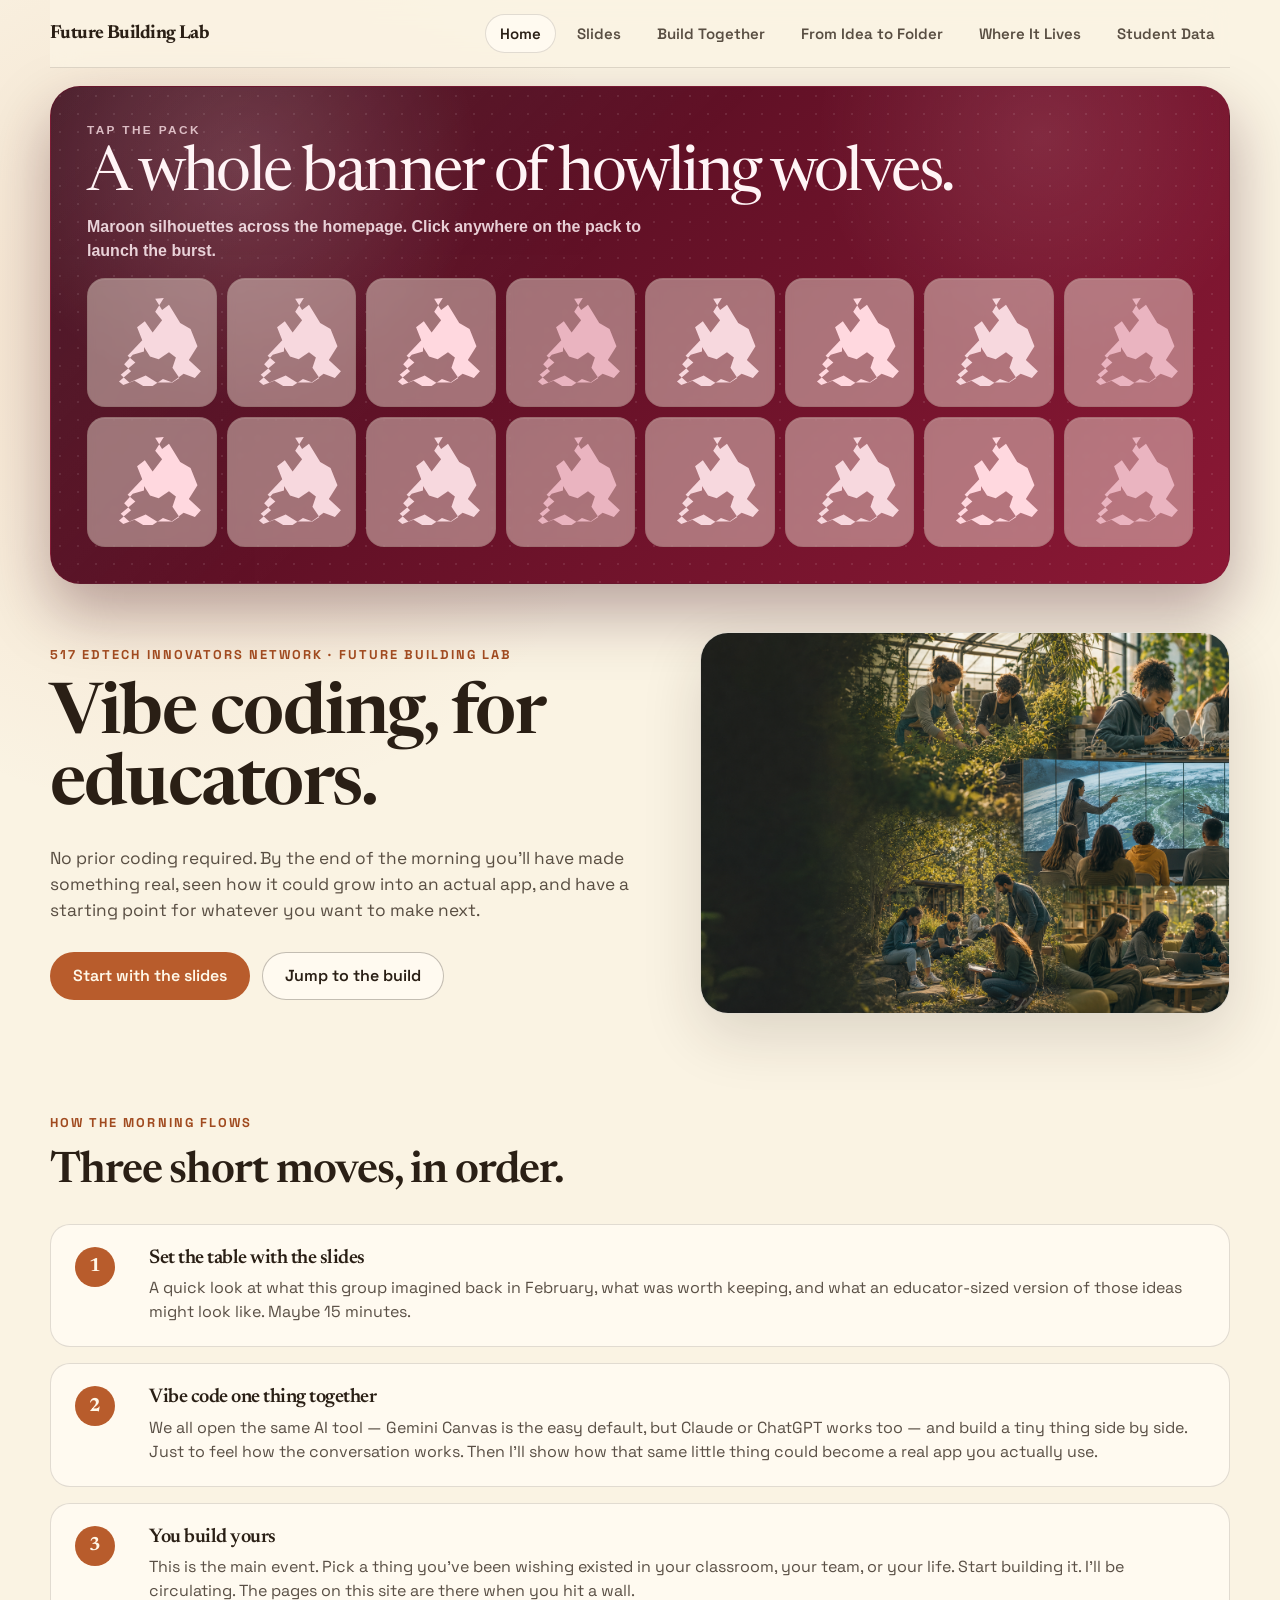
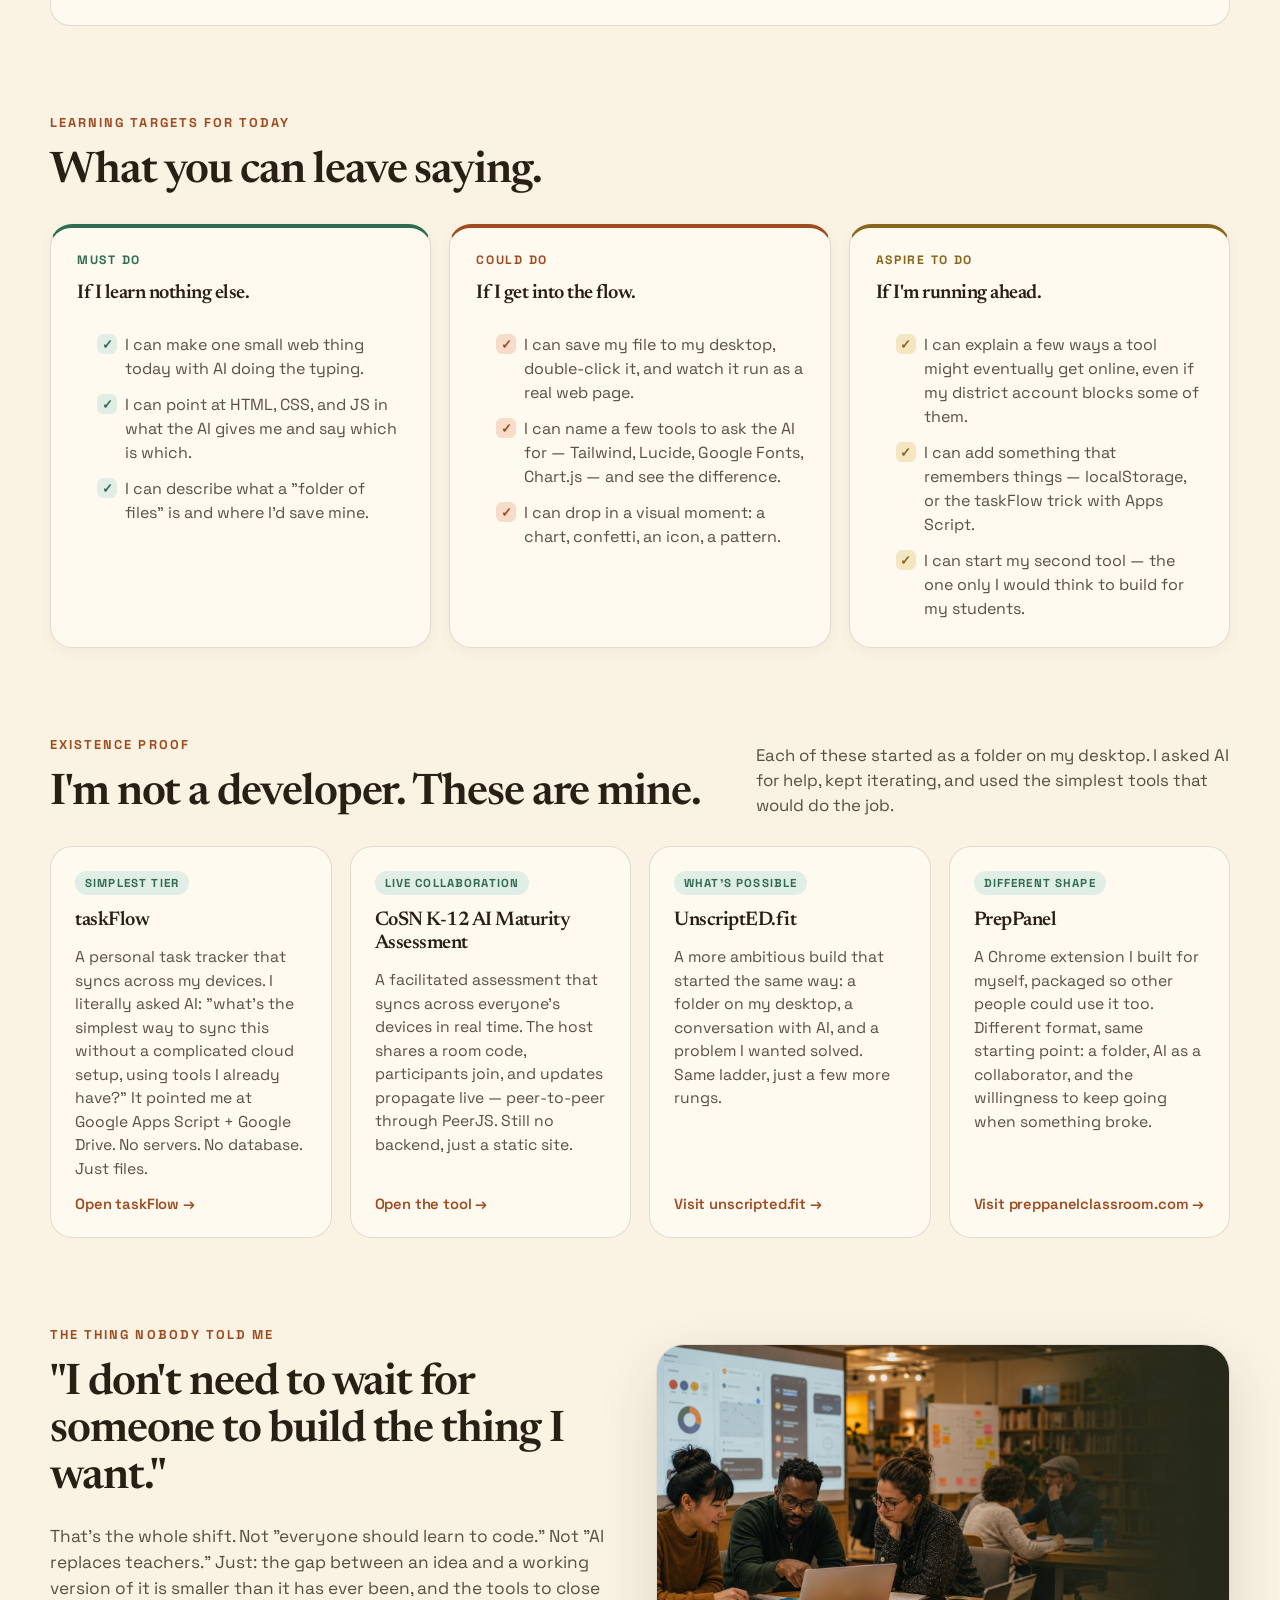
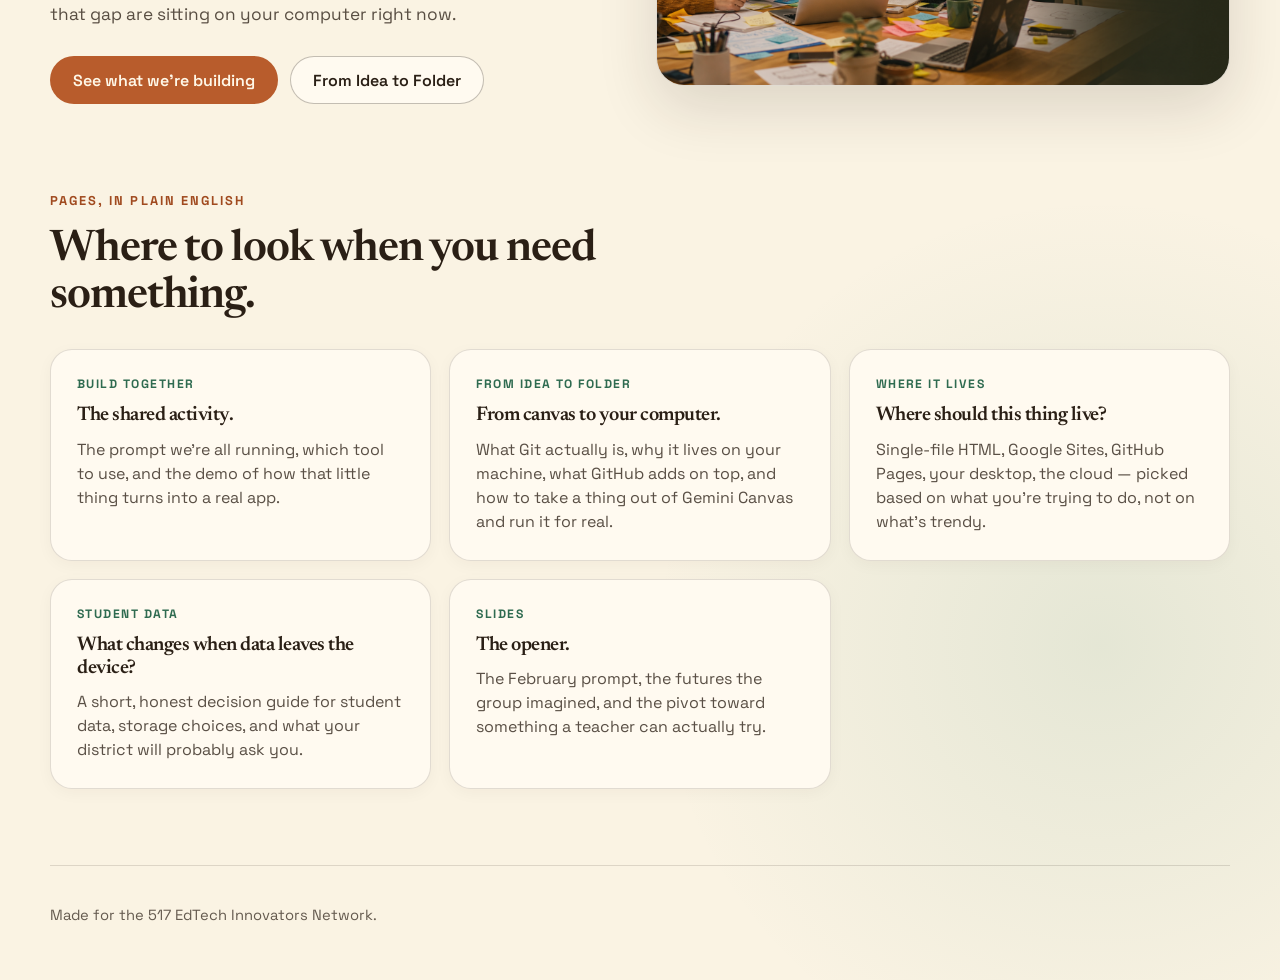
==== commit 44f80c7a: "Replace homepage smiley banner with wolf silhouettes" ====
--- a/index.html
+++ b/index.html
@@ -11,6 +11,11 @@
 </head>
 <body>
   <div class="confetti-layer" aria-hidden="true"></div>
+  <svg class="banner-symbols" aria-hidden="true" focusable="false" width="0" height="0">
+    <symbol id="howling-wolf-icon" viewBox="0 0 120 120">
+      <path d="M74 8 64 24l8 10-11 14-9-13-9 7 6 15-17 18 9 8-17 14 10 9 19-8 13 8h17l14-10 13 5 7-8-14-13 10-16-8-20-12-7-13-21-8 6-8-13Zm-23 57 7 11 10 3 12-8 8 6-4 12 8 12-8 5-11-4-12 8H50l-10-6-13 5-5-4 14-12-8-8 10-11 13-4Z"></path>
+    </symbol>
+  </svg>
   <div class="site-shell">
     <nav class="nav" aria-label="Main navigation">
       <a class="brand" href="index.html">Future Building Lab</a>
@@ -26,16 +31,29 @@
 
     <main>
       <section class="smile-banner-wrap">
-        <button class="smile-banner" type="button" id="smile-banner" aria-label="Launch confetti">
+        <button class="smile-banner wolf-banner" type="button" id="smile-banner" aria-label="Launch confetti">
           <span class="smile-banner-copy">
-            <span class="smile-banner-kicker">Tap For Joy</span>
-            <span class="smile-banner-title">&#9786; &#9787; &#9786; &#9787; &#9786; &#9787; &#9786; &#9787; &#9786; &#9787; &#9786; &#9787; &#9786; &#9787; &#9786;</span>
-            <span class="smile-banner-subtitle">A fully unnecessary smiley-face wall. Click anywhere on it.</span>
+            <span class="smile-banner-kicker">Tap The Pack</span>
+            <span class="smile-banner-title">A whole banner of howling wolves.</span>
+            <span class="smile-banner-subtitle">Maroon silhouettes across the homepage. Click anywhere on the pack to launch the burst.</span>
           </span>
           <span class="smile-banner-marquee" aria-hidden="true">
-            <span>&#9786;</span><span>&#9787;</span><span>&#9786;</span><span>&#9787;</span><span>&#9786;</span><span>&#9787;</span><span>&#9786;</span><span>&#9787;</span>
-            <span>&#9786;</span><span>&#9787;</span><span>&#9786;</span><span>&#9787;</span><span>&#9786;</span><span>&#9787;</span><span>&#9786;</span><span>&#9787;</span>
-            <span>&#9786;</span><span>&#9787;</span><span>&#9786;</span><span>&#9787;</span><span>&#9786;</span><span>&#9787;</span><span>&#9786;</span><span>&#9787;</span>
+            <span class="wolf-tile"><svg viewBox="0 0 120 120"><use href="#howling-wolf-icon"></use></svg></span>
+            <span class="wolf-tile"><svg viewBox="0 0 120 120"><use href="#howling-wolf-icon"></use></svg></span>
+            <span class="wolf-tile"><svg viewBox="0 0 120 120"><use href="#howling-wolf-icon"></use></svg></span>
+            <span class="wolf-tile"><svg viewBox="0 0 120 120"><use href="#howling-wolf-icon"></use></svg></span>
+            <span class="wolf-tile"><svg viewBox="0 0 120 120"><use href="#howling-wolf-icon"></use></svg></span>
+            <span class="wolf-tile"><svg viewBox="0 0 120 120"><use href="#howling-wolf-icon"></use></svg></span>
+            <span class="wolf-tile"><svg viewBox="0 0 120 120"><use href="#howling-wolf-icon"></use></svg></span>
+            <span class="wolf-tile"><svg viewBox="0 0 120 120"><use href="#howling-wolf-icon"></use></svg></span>
+            <span class="wolf-tile"><svg viewBox="0 0 120 120"><use href="#howling-wolf-icon"></use></svg></span>
+            <span class="wolf-tile"><svg viewBox="0 0 120 120"><use href="#howling-wolf-icon"></use></svg></span>
+            <span class="wolf-tile"><svg viewBox="0 0 120 120"><use href="#howling-wolf-icon"></use></svg></span>
+            <span class="wolf-tile"><svg viewBox="0 0 120 120"><use href="#howling-wolf-icon"></use></svg></span>
+            <span class="wolf-tile"><svg viewBox="0 0 120 120"><use href="#howling-wolf-icon"></use></svg></span>
+            <span class="wolf-tile"><svg viewBox="0 0 120 120"><use href="#howling-wolf-icon"></use></svg></span>
+            <span class="wolf-tile"><svg viewBox="0 0 120 120"><use href="#howling-wolf-icon"></use></svg></span>
+            <span class="wolf-tile"><svg viewBox="0 0 120 120"><use href="#howling-wolf-icon"></use></svg></span>
           </span>
         </button>
       </section>
@@ -224,7 +242,8 @@
 
       if (!banner || !layer) return;
 
-      const colors = ["#c9933a", "#b85c2c", "#4a8c6f", "#ffe27a", "#fff8e8"];
+      const colors = ["#5f1126", "#7d1730", "#96203c", "#c58d96", "#f5d9dd"];
+      const wolfSvg = '<svg viewBox="0 0 120 120" aria-hidden="true"><use href="#howling-wolf-icon"></use></svg>';
 
       const launchConfetti = () => {
         const rect = banner.getBoundingClientRect();
@@ -241,16 +260,17 @@
           const rotate = `${Math.round(Math.random() * 720 - 360)}deg`;
           const size = 10 + Math.random() * 8;
 
-          piece.className = "confetti-piece";
-          piece.textContent = Math.random() > 0.3 ? "\u263A" : "\u2605";
+          piece.className = "confetti-piece wolf-confetti";
           piece.style.left = `${originX}px`;
           piece.style.top = `${originY}px`;
+          piece.style.width = `${size * 2.3}px`;
+          piece.style.height = `${size * 2.3}px`;
           piece.style.color = colors[i % colors.length];
-          piece.style.fontSize = `${size * 1.6}px`;
           piece.style.setProperty("--drift-x", `${Math.round(driftX)}px`);
           piece.style.setProperty("--drift-y", `${Math.round(driftY)}px`);
           piece.style.setProperty("--spin", rotate);
           piece.style.animationDuration = `${1800 + Math.random() * 900}ms`;
+          piece.innerHTML = wolfSvg;
 
           layer.appendChild(piece);
           window.setTimeout(() => piece.remove(), 3000);
--- a/styles.css
+++ b/styles.css
@@ -130,6 +130,14 @@
   animation: confetti-burst ease-out forwards;
 }
 
+.confetti-piece svg,
+.wolf-tile svg {
+  width: 100%;
+  height: 100%;
+  display: block;
+  fill: currentColor;
+}
+
 .smile-banner-wrap {
   padding: 18px 0 0;
 }
@@ -154,6 +162,20 @@
   transition: transform .15s ease, box-shadow .15s ease;
 }
 
+.banner-symbols {
+  position: absolute;
+}
+
+.wolf-banner {
+  background:
+    radial-gradient(circle at 16% 16%, rgba(255, 222, 226, .18), transparent 15rem),
+    radial-gradient(circle at 84% 10%, rgba(255, 207, 214, .12), transparent 14rem),
+    linear-gradient(135deg, #3b0918 0%, #641127 45%, #8c1835 100%);
+  border-color: rgba(126, 31, 58, .42);
+  box-shadow: 0 28px 62px rgba(59, 9, 24, .34);
+  color: #fff4f6;
+}
+
 .smile-banner::before {
   content: "";
   position: absolute;
@@ -168,6 +190,18 @@
   box-shadow: 0 30px 70px rgba(184, 92, 44, .24);
 }
 
+.smile-banner.wolf-banner::before {
+  background-image:
+    linear-gradient(135deg, rgba(255, 255, 255, .09), transparent 45%),
+    radial-gradient(rgba(255, 240, 242, .11) 1.2px, transparent 1.2px);
+  background-size: auto, 18px 18px;
+  opacity: .9;
+}
+
+.smile-banner.wolf-banner:hover {
+  box-shadow: 0 34px 78px rgba(59, 9, 24, .42);
+}
+
 .smile-banner-copy,
 .smile-banner-marquee {
   position: relative;
@@ -187,6 +221,10 @@
   color: rgba(42, 31, 21, .72);
 }
 
+.wolf-banner .smile-banner-kicker {
+  color: rgba(255, 229, 234, .78);
+}
+
 .smile-banner-title {
   font-family: "Newsreader", serif;
   font-size: clamp(1.75rem, 5vw, 3.9rem);
@@ -202,11 +240,14 @@
   font-weight: 600;
 }
 
+.wolf-banner .smile-banner-subtitle {
+  color: rgba(255, 238, 242, .86);
+}
+
 .smile-banner-marquee {
   display: grid;
   grid-template-columns: repeat(8, minmax(0, 1fr));
   gap: 8px;
-  font-size: clamp(1.45rem, 3vw, 2.25rem);
   color: rgba(42, 31, 21, .82);
 }
 
@@ -218,6 +259,31 @@
   background: rgba(255, 248, 232, .42);
   border: 1px solid rgba(42, 31, 21, .08);
   backdrop-filter: blur(4px);
+}
+
+.wolf-banner .smile-banner-marquee {
+  gap: 10px;
+}
+
+.wolf-tile {
+  min-height: clamp(68px, 9vw, 112px);
+  padding: 12px;
+  color: #f7d8de;
+  background: linear-gradient(180deg, rgba(255, 244, 246, .12), rgba(255, 244, 246, .04));
+  border: 1px solid rgba(255, 226, 231, .14);
+  box-shadow: inset 0 1px 0 rgba(255, 255, 255, .08);
+}
+
+.wolf-tile:nth-child(3n) {
+  color: #ffd8df;
+}
+
+.wolf-tile:nth-child(4n) {
+  color: #eab4c0;
+}
+
+.wolf-confetti {
+  filter: drop-shadow(0 8px 16px rgba(59, 9, 24, .22));
 }
 
 @keyframes confetti-burst {
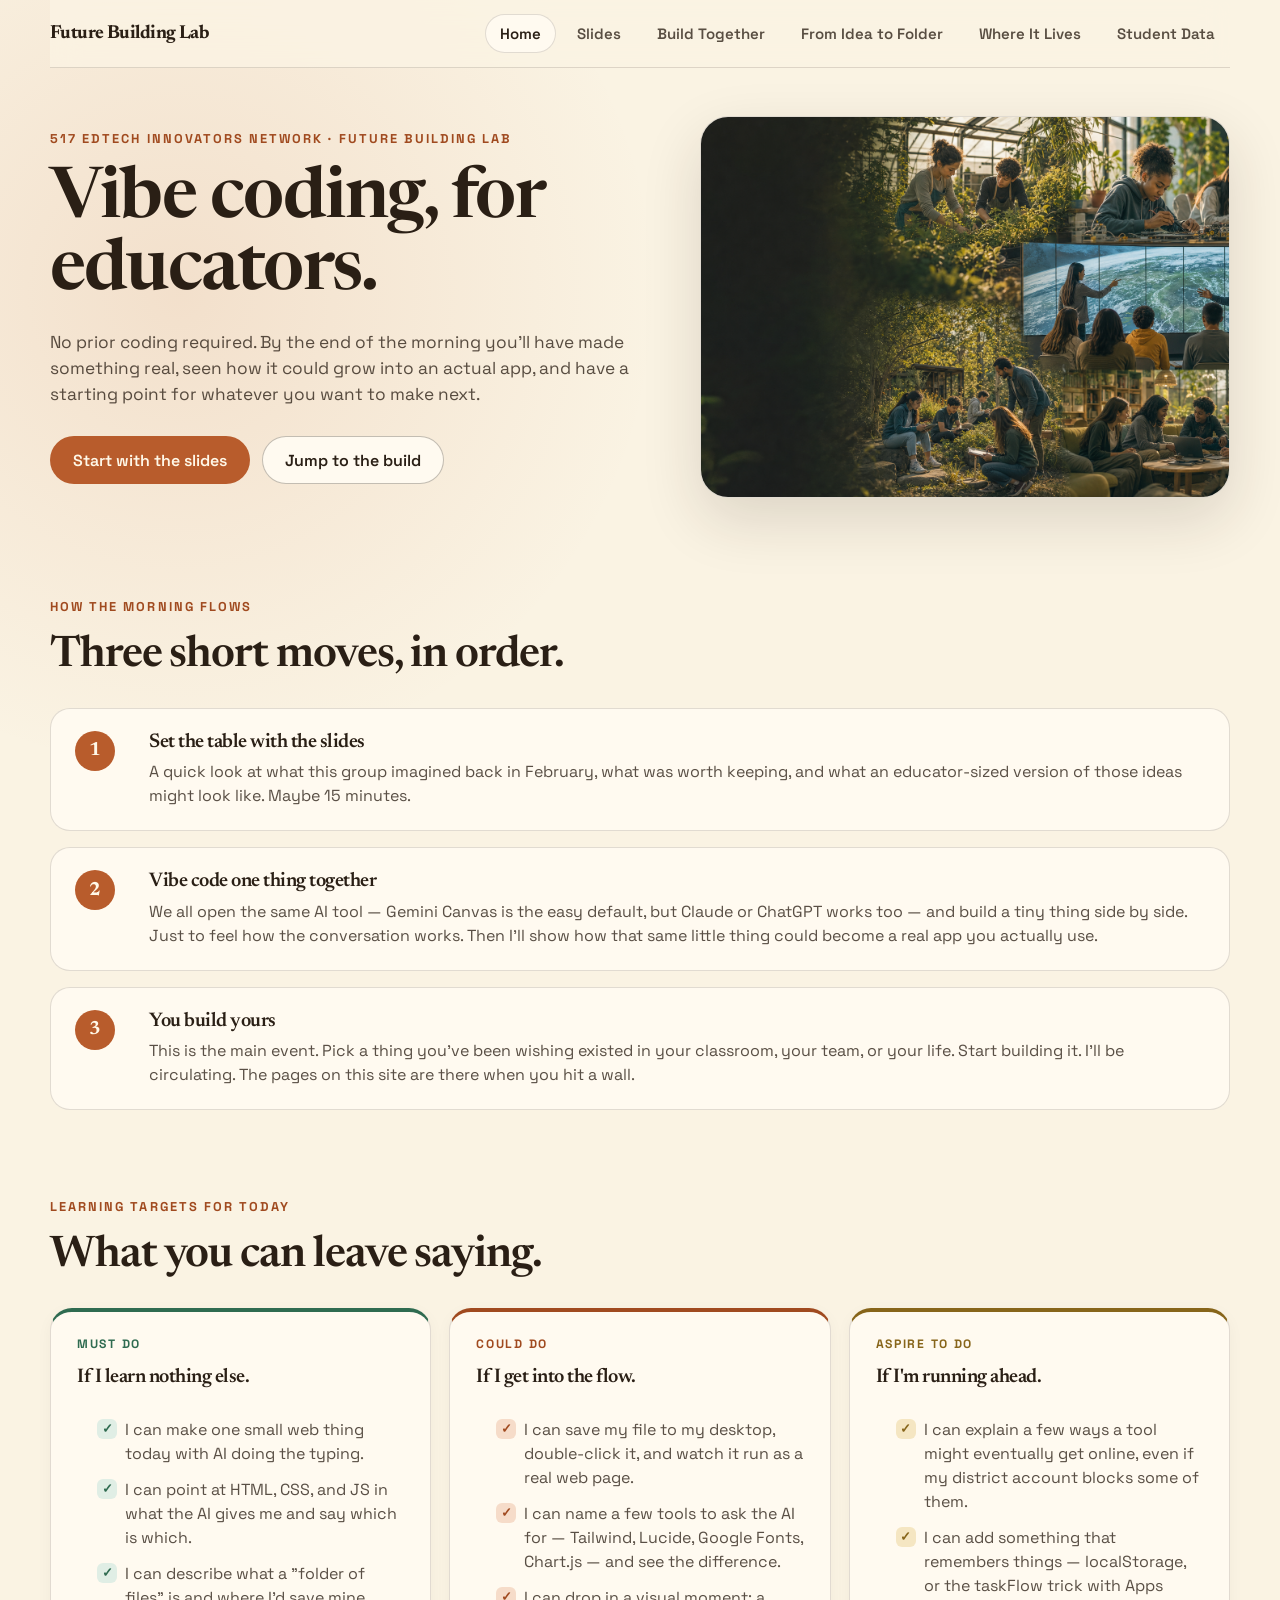
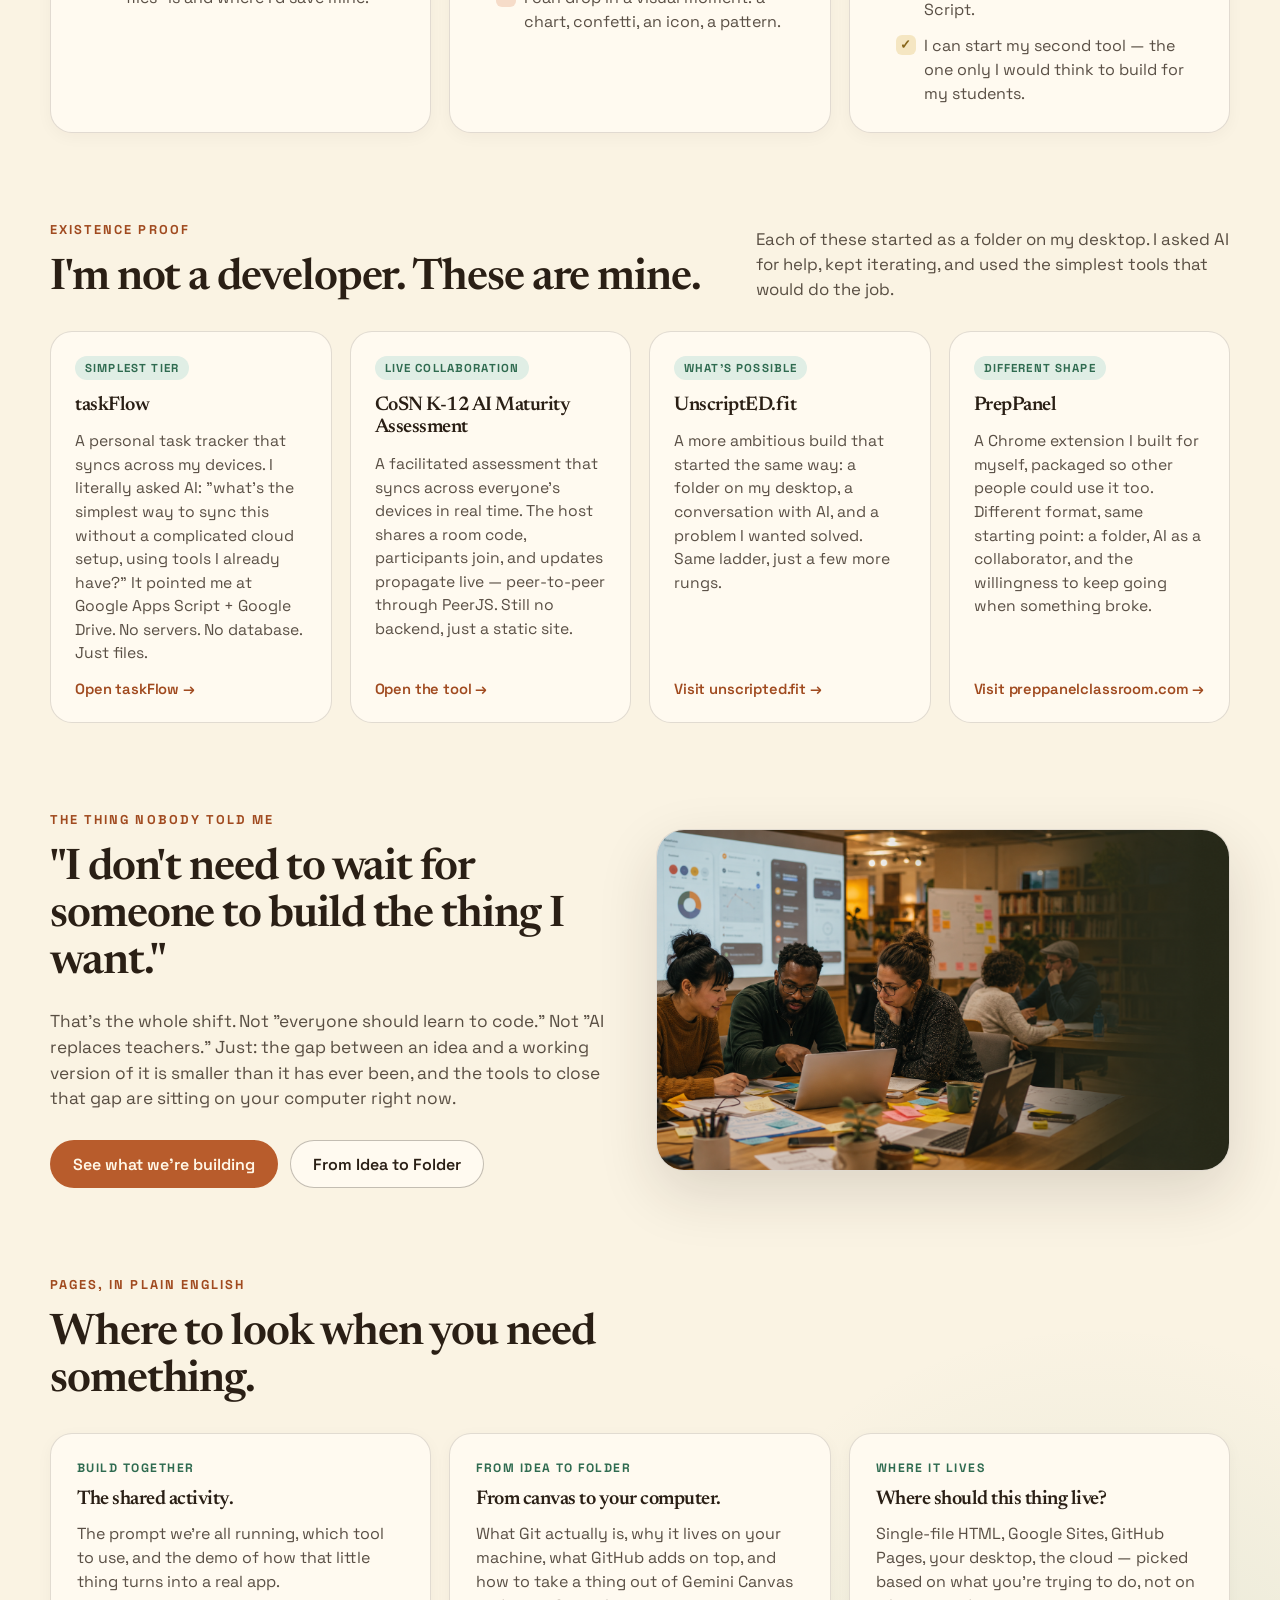
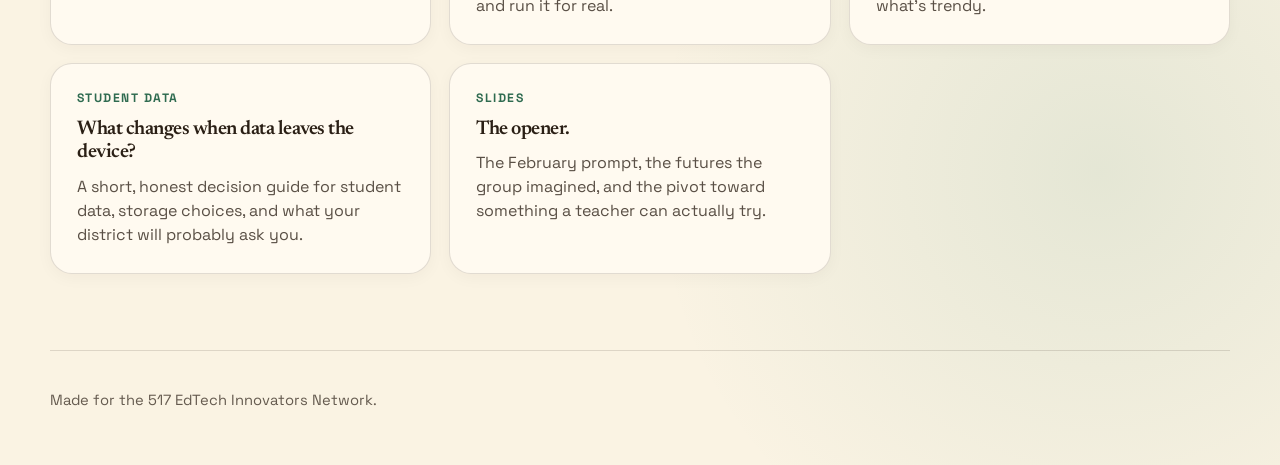
==== commit bc886ebb: "Refocus storage guidance on Apps Script and Google Sites" ====
--- a/index.html
+++ b/index.html
@@ -10,12 +10,6 @@
   <link rel="stylesheet" href="styles.css" />
 </head>
 <body>
-  <div class="confetti-layer" aria-hidden="true"></div>
-  <svg class="banner-symbols" aria-hidden="true" focusable="false" width="0" height="0">
-    <symbol id="howling-wolf-icon" viewBox="0 0 120 120">
-      <path d="M74 8 64 24l8 10-11 14-9-13-9 7 6 15-17 18 9 8-17 14 10 9 19-8 13 8h17l14-10 13 5 7-8-14-13 10-16-8-20-12-7-13-21-8 6-8-13Zm-23 57 7 11 10 3 12-8 8 6-4 12 8 12-8 5-11-4-12 8H50l-10-6-13 5-5-4 14-12-8-8 10-11 13-4Z"></path>
-    </symbol>
-  </svg>
   <div class="site-shell">
     <nav class="nav" aria-label="Main navigation">
       <a class="brand" href="index.html">Future Building Lab</a>
@@ -30,34 +24,6 @@
     </nav>
 
     <main>
-      <section class="smile-banner-wrap">
-        <button class="smile-banner wolf-banner" type="button" id="smile-banner" aria-label="Launch confetti">
-          <span class="smile-banner-copy">
-            <span class="smile-banner-kicker">Tap The Pack</span>
-            <span class="smile-banner-title">A whole banner of howling wolves.</span>
-            <span class="smile-banner-subtitle">Maroon silhouettes across the homepage. Click anywhere on the pack to launch the burst.</span>
-          </span>
-          <span class="smile-banner-marquee" aria-hidden="true">
-            <span class="wolf-tile"><svg viewBox="0 0 120 120"><use href="#howling-wolf-icon"></use></svg></span>
-            <span class="wolf-tile"><svg viewBox="0 0 120 120"><use href="#howling-wolf-icon"></use></svg></span>
-            <span class="wolf-tile"><svg viewBox="0 0 120 120"><use href="#howling-wolf-icon"></use></svg></span>
-            <span class="wolf-tile"><svg viewBox="0 0 120 120"><use href="#howling-wolf-icon"></use></svg></span>
-            <span class="wolf-tile"><svg viewBox="0 0 120 120"><use href="#howling-wolf-icon"></use></svg></span>
-            <span class="wolf-tile"><svg viewBox="0 0 120 120"><use href="#howling-wolf-icon"></use></svg></span>
-            <span class="wolf-tile"><svg viewBox="0 0 120 120"><use href="#howling-wolf-icon"></use></svg></span>
-            <span class="wolf-tile"><svg viewBox="0 0 120 120"><use href="#howling-wolf-icon"></use></svg></span>
-            <span class="wolf-tile"><svg viewBox="0 0 120 120"><use href="#howling-wolf-icon"></use></svg></span>
-            <span class="wolf-tile"><svg viewBox="0 0 120 120"><use href="#howling-wolf-icon"></use></svg></span>
-            <span class="wolf-tile"><svg viewBox="0 0 120 120"><use href="#howling-wolf-icon"></use></svg></span>
-            <span class="wolf-tile"><svg viewBox="0 0 120 120"><use href="#howling-wolf-icon"></use></svg></span>
-            <span class="wolf-tile"><svg viewBox="0 0 120 120"><use href="#howling-wolf-icon"></use></svg></span>
-            <span class="wolf-tile"><svg viewBox="0 0 120 120"><use href="#howling-wolf-icon"></use></svg></span>
-            <span class="wolf-tile"><svg viewBox="0 0 120 120"><use href="#howling-wolf-icon"></use></svg></span>
-            <span class="wolf-tile"><svg viewBox="0 0 120 120"><use href="#howling-wolf-icon"></use></svg></span>
-          </span>
-        </button>
-      </section>
-
       <section class="hero">
         <div class="hero-copy">
           <div class="eyebrow">517 EdTech Innovators Network · Future Building Lab</div>
@@ -235,50 +201,5 @@
 
     <footer class="footer">Made for the 517 EdTech Innovators Network.</footer>
   </div>
-  <script>
-    (() => {
-      const banner = document.getElementById("smile-banner");
-      const layer = document.querySelector(".confetti-layer");
-
-      if (!banner || !layer) return;
-
-      const colors = ["#5f1126", "#7d1730", "#96203c", "#c58d96", "#f5d9dd"];
-      const wolfSvg = '<svg viewBox="0 0 120 120" aria-hidden="true"><use href="#howling-wolf-icon"></use></svg>';
-
-      const launchConfetti = () => {
-        const rect = banner.getBoundingClientRect();
-        const originX = rect.left + rect.width / 2;
-        const originY = rect.top + rect.height / 2;
-        const burstCount = 42;
-
-        for (let i = 0; i < burstCount; i += 1) {
-          const piece = document.createElement("span");
-          const angle = (Math.PI * 2 * i) / burstCount;
-          const spread = 140 + Math.random() * 260;
-          const driftX = Math.cos(angle) * spread;
-          const driftY = Math.sin(angle) * spread - 80 - Math.random() * 120;
-          const rotate = `${Math.round(Math.random() * 720 - 360)}deg`;
-          const size = 10 + Math.random() * 8;
-
-          piece.className = "confetti-piece wolf-confetti";
-          piece.style.left = `${originX}px`;
-          piece.style.top = `${originY}px`;
-          piece.style.width = `${size * 2.3}px`;
-          piece.style.height = `${size * 2.3}px`;
-          piece.style.color = colors[i % colors.length];
-          piece.style.setProperty("--drift-x", `${Math.round(driftX)}px`);
-          piece.style.setProperty("--drift-y", `${Math.round(driftY)}px`);
-          piece.style.setProperty("--spin", rotate);
-          piece.style.animationDuration = `${1800 + Math.random() * 900}ms`;
-          piece.innerHTML = wolfSvg;
-
-          layer.appendChild(piece);
-          window.setTimeout(() => piece.remove(), 3000);
-        }
-      };
-
-      banner.addEventListener("click", launchConfetti);
-    })();
-  </script>
 </body>
 </html>
--- a/styles.css
+++ b/styles.css
@@ -111,192 +111,6 @@
   padding: 48px 0 56px;
 }
 
-.confetti-layer {
-  position: fixed;
-  inset: 0;
-  pointer-events: none;
-  overflow: hidden;
-  z-index: 60;
-}
-
-.confetti-piece {
-  position: fixed;
-  left: 0;
-  top: 0;
-  display: block;
-  font-weight: 700;
-  line-height: 1;
-  text-shadow: 0 3px 10px rgba(42, 31, 21, .18);
-  animation: confetti-burst ease-out forwards;
-}
-
-.confetti-piece svg,
-.wolf-tile svg {
-  width: 100%;
-  height: 100%;
-  display: block;
-  fill: currentColor;
-}
-
-.smile-banner-wrap {
-  padding: 18px 0 0;
-}
-
-.smile-banner {
-  position: relative;
-  width: 100%;
-  display: grid;
-  gap: 16px;
-  padding: clamp(24px, 4vw, 36px);
-  border: 1px solid rgba(42, 31, 21, .14);
-  border-radius: 30px;
-  background:
-    radial-gradient(circle at 12% 18%, rgba(255, 226, 122, .42), transparent 16rem),
-    radial-gradient(circle at 88% 12%, rgba(74, 140, 111, .24), transparent 14rem),
-    linear-gradient(135deg, #fff8cf 0%, #ffd56f 34%, #f4a261 100%);
-  box-shadow: 0 26px 60px rgba(184, 92, 44, .2);
-  color: var(--ink);
-  cursor: pointer;
-  overflow: hidden;
-  text-align: left;
-  transition: transform .15s ease, box-shadow .15s ease;
-}
-
-.banner-symbols {
-  position: absolute;
-}
-
-.wolf-banner {
-  background:
-    radial-gradient(circle at 16% 16%, rgba(255, 222, 226, .18), transparent 15rem),
-    radial-gradient(circle at 84% 10%, rgba(255, 207, 214, .12), transparent 14rem),
-    linear-gradient(135deg, #3b0918 0%, #641127 45%, #8c1835 100%);
-  border-color: rgba(126, 31, 58, .42);
-  box-shadow: 0 28px 62px rgba(59, 9, 24, .34);
-  color: #fff4f6;
-}
-
-.smile-banner::before {
-  content: "";
-  position: absolute;
-  inset: 0;
-  background-image: radial-gradient(rgba(255, 250, 240, .36) 1.5px, transparent 1.5px);
-  background-size: 18px 18px;
-  opacity: .7;
-}
-
-.smile-banner:hover {
-  transform: translateY(-2px);
-  box-shadow: 0 30px 70px rgba(184, 92, 44, .24);
-}
-
-.smile-banner.wolf-banner::before {
-  background-image:
-    linear-gradient(135deg, rgba(255, 255, 255, .09), transparent 45%),
-    radial-gradient(rgba(255, 240, 242, .11) 1.2px, transparent 1.2px);
-  background-size: auto, 18px 18px;
-  opacity: .9;
-}
-
-.smile-banner.wolf-banner:hover {
-  box-shadow: 0 34px 78px rgba(59, 9, 24, .42);
-}
-
-.smile-banner-copy,
-.smile-banner-marquee {
-  position: relative;
-  z-index: 1;
-}
-
-.smile-banner-copy {
-  display: grid;
-  gap: 8px;
-}
-
-.smile-banner-kicker {
-  font-size: .74rem;
-  font-weight: 800;
-  text-transform: uppercase;
-  letter-spacing: .2em;
-  color: rgba(42, 31, 21, .72);
-}
-
-.wolf-banner .smile-banner-kicker {
-  color: rgba(255, 229, 234, .78);
-}
-
-.smile-banner-title {
-  font-family: "Newsreader", serif;
-  font-size: clamp(1.75rem, 5vw, 3.9rem);
-  line-height: 1;
-  letter-spacing: -.04em;
-}
-
-.smile-banner-subtitle {
-  max-width: 36rem;
-  font-size: 1rem;
-  line-height: 1.45;
-  color: rgba(42, 31, 21, .8);
-  font-weight: 600;
-}
-
-.wolf-banner .smile-banner-subtitle {
-  color: rgba(255, 238, 242, .86);
-}
-
-.smile-banner-marquee {
-  display: grid;
-  grid-template-columns: repeat(8, minmax(0, 1fr));
-  gap: 8px;
-  color: rgba(42, 31, 21, .82);
-}
-
-.smile-banner-marquee span {
-  display: grid;
-  place-items: center;
-  aspect-ratio: 1;
-  border-radius: 18px;
-  background: rgba(255, 248, 232, .42);
-  border: 1px solid rgba(42, 31, 21, .08);
-  backdrop-filter: blur(4px);
-}
-
-.wolf-banner .smile-banner-marquee {
-  gap: 10px;
-}
-
-.wolf-tile {
-  min-height: clamp(68px, 9vw, 112px);
-  padding: 12px;
-  color: #f7d8de;
-  background: linear-gradient(180deg, rgba(255, 244, 246, .12), rgba(255, 244, 246, .04));
-  border: 1px solid rgba(255, 226, 231, .14);
-  box-shadow: inset 0 1px 0 rgba(255, 255, 255, .08);
-}
-
-.wolf-tile:nth-child(3n) {
-  color: #ffd8df;
-}
-
-.wolf-tile:nth-child(4n) {
-  color: #eab4c0;
-}
-
-.wolf-confetti {
-  filter: drop-shadow(0 8px 16px rgba(59, 9, 24, .22));
-}
-
-@keyframes confetti-burst {
-  0% {
-    transform: translate(-50%, -50%) rotate(0deg) scale(.7);
-    opacity: 1;
-  }
-  100% {
-    transform: translate(calc(-50% + var(--drift-x)), calc(-50% + var(--drift-y))) rotate(var(--spin)) scale(1.15);
-    opacity: 0;
-  }
-}
-
 .hero-copy { position: relative; z-index: 2; }
 
 .eyebrow {
@@ -852,7 +666,6 @@
     padding: 16px 0;
   }
   .nav-links { justify-content: flex-start; }
-  .smile-banner-marquee { grid-template-columns: repeat(4, minmax(0, 1fr)); }
   .hero,
   .section-head,
   .feature,
